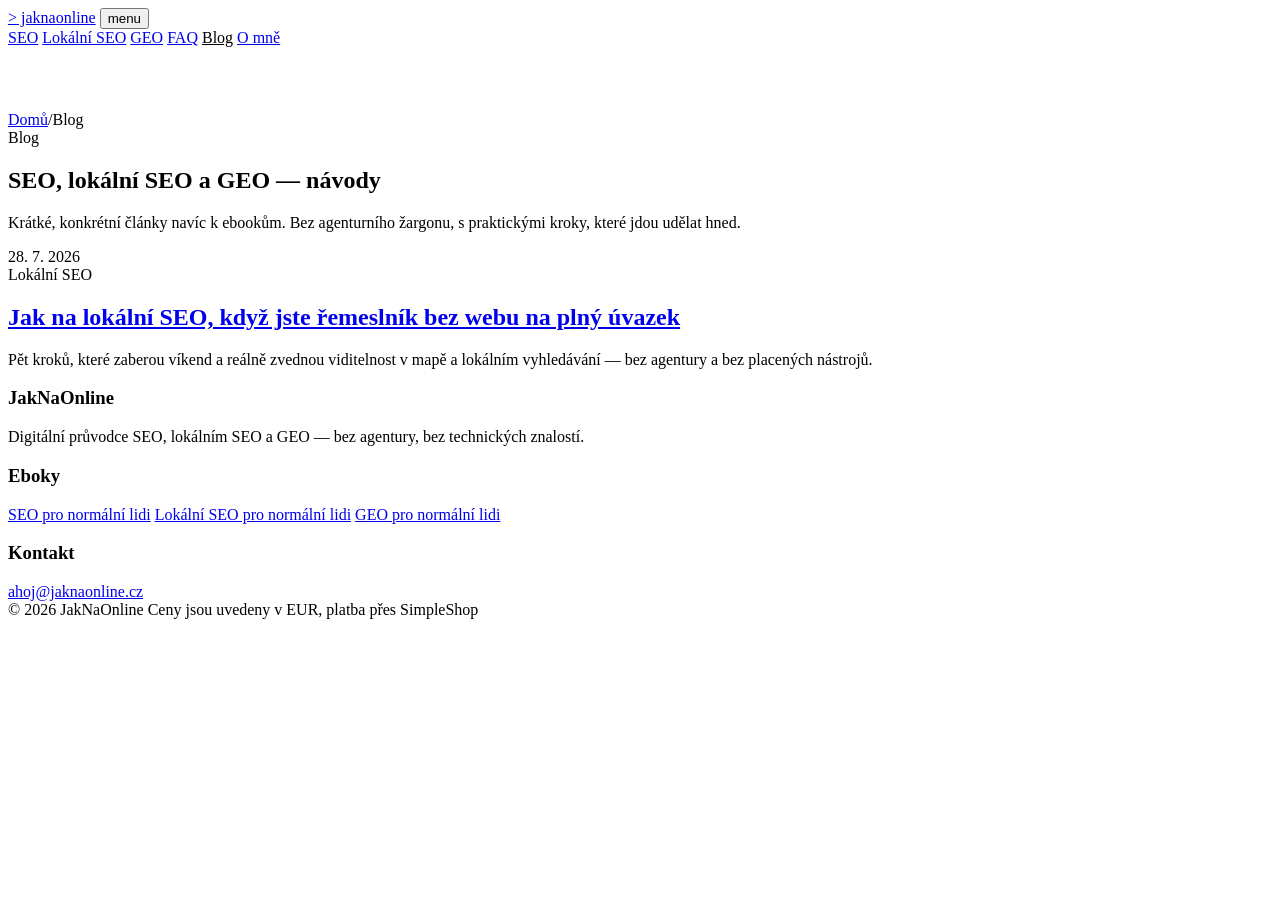
==== index.html @ e4897a88 "Create index.html for blog structure and metadata This HTML file serves as the main structure for th" ====
<!DOCTYPE html>
<html lang="cs">
<head>
<meta charset="UTF-8">
<meta name="viewport" content="width=device-width, initial-scale=1.0">
<title>Blog — SEO, lokální SEO a GEO návody | JakNaOnline</title>
<meta name="description" content="Praktické návody a postřehy o SEO, lokálním SEO a GEO optimalizaci. Krátké, konkrétní, bez agenturního žargonu.">
<link rel="canonical" href="https://jaknaonline.cz/blog/">
<meta property="og:type" content="website">
<meta property="og:title" content="Blog — SEO, lokální SEO a GEO návody | JakNaOnline">
<meta property="og:description" content="Praktické návody a postřehy o SEO, lokálním SEO a GEO optimalizaci.">
<meta property="og:url" content="https://jaknaonline.cz/blog/">
<meta property="og:locale" content="cs_CZ">
<meta name="robots" content="index, follow">
<link rel="icon" href="data:image/svg+xml,<svg xmlns=%22http://www.w3.org/2000/svg%22 viewBox=%220 0 100 100%22><rect width=%22100%22 height=%22100%22 rx=%2220%22 fill=%22%2304060b%22/><text x=%2250%22 y=%2266%22 font-size=%2255%22 text-anchor=%22middle%22 fill=%22%232effa0%22 font-family=%22monospace%22>&gt;</text></svg>">

<link rel="preconnect" href="https://fonts.googleapis.com">
<link rel="preconnect" href="https://fonts.gstatic.com" crossorigin>
<link href="https://fonts.googleapis.com/css2?family=Space+Grotesk:wght@400;500;600;700&family=IBM+Plex+Sans:wght@400;500;600&family=JetBrains+Mono:wght@400;500;600&display=swap" rel="stylesheet">
<link rel="stylesheet" href="../style.css">

<!-- Blog schema -->
<script type="application/ld+json">
{
  "@context": "https://schema.org",
  "@type": "Blog",
  "name": "JakNaOnline Blog",
  "url": "https://jaknaonline.cz/blog/",
  "description": "Praktické návody a postřehy o SEO, lokálním SEO a GEO optimalizaci.",
  "publisher": { "@type": "Organization", "name": "JakNaOnline" }
}
</script>
</head>
<body>

<header class="site-nav">
  <div class="nav-inner">
    <a class="logo" href="../"><span class="bracket">&gt;</span> jaknaonline</a>
    <button class="nav-toggle" id="navToggle" aria-label="Otevřít menu" aria-expanded="false">menu</button>
    <nav class="links" id="navLinks">
      <a href="../#seo">SEO</a>
      <a href="../#lokalni-seo">Lokální SEO</a>
      <a href="../#geo">GEO</a>
      <a href="../#faq">FAQ</a>
      <a href="./" style="color:var(--accent-neon);">Blog</a>
      <a href="../#o-mne">O mně</a>
    </nav>
  </div>
</header>

<main>
  <section style="padding-top:64px;">
    <div class="wrap">
      <div class="breadcrumbs">
        <a href="../">Domů</a><span class="sep">/</span>Blog
      </div>

      <div class="section-head">
        <span class="eyebrow">Blog</span>
        <h1>SEO, lokální SEO a GEO — návody</h1>
        <p>Krátké, konkrétní články navíc k ebookům. Bez agenturního žargonu, s praktickými kroky, které jdou udělat hned.</p>
      </div>

      <div class="blog-list">
        <article class="blog-card">
          <span class="date">28. 7. 2026</span>
          <div>
            <span class="tag">Lokální SEO</span>
            <h2><a href="jak-na-lokalni-seo-remeslnik.html">Jak na lokální SEO, když jste řemeslník bez webu na plný úvazek</a></h2>
            <p>Pět kroků, které zaberou víkend a reálně zvednou viditelnost v mapě a lokálním vyhledávání — bez agentury a bez placených nástrojů.</p>
          </div>
        </article>

        <!-- Další články se budou přidávat sem, stejnou strukturou <article class="blog-card"> -->
      </div>
    </div>
  </section>
</main>

<footer>
  <div class="wrap">
    <div class="footer-grid">
      <div class="footer-col">
        <h3>JakNaOnline</h3>
        <p>Digitální průvodce SEO, lokálním SEO a GEO — bez agentury, bez technických znalostí.</p>
      </div>
      <div class="footer-col">
        <h3>Eboky</h3>
        <a href="../#seo">SEO pro normální lidi</a>
        <a href="../#lokalni-seo">Lokální SEO pro normální lidi</a>
        <a href="../#geo">GEO pro normální lidi</a>
      </div>
      <div class="footer-col">
        <h3>Kontakt</h3>
        <a href="mailto:ahoj@jaknaonline.cz">ahoj@jaknaonline.cz</a>
      </div>
    </div>
    <div class="footer-bottom">
      <span>© <span id="year"></span> JakNaOnline</span>
      <span>Ceny jsou uvedeny v EUR, platba přes SimpleShop</span>
    </div>
  </div>
</footer>

<script>
  document.getElementById('year').textContent = new Date().getFullYear();
  const navToggle = document.getElementById('navToggle');
  const navLinks = document.getElementById('navLinks');
  navToggle.addEventListener('click', () => {
    const isOpen = navLinks.classList.toggle('open');
    navToggle.setAttribute('aria-expanded', isOpen);
  });
</script>

</body>
</html>
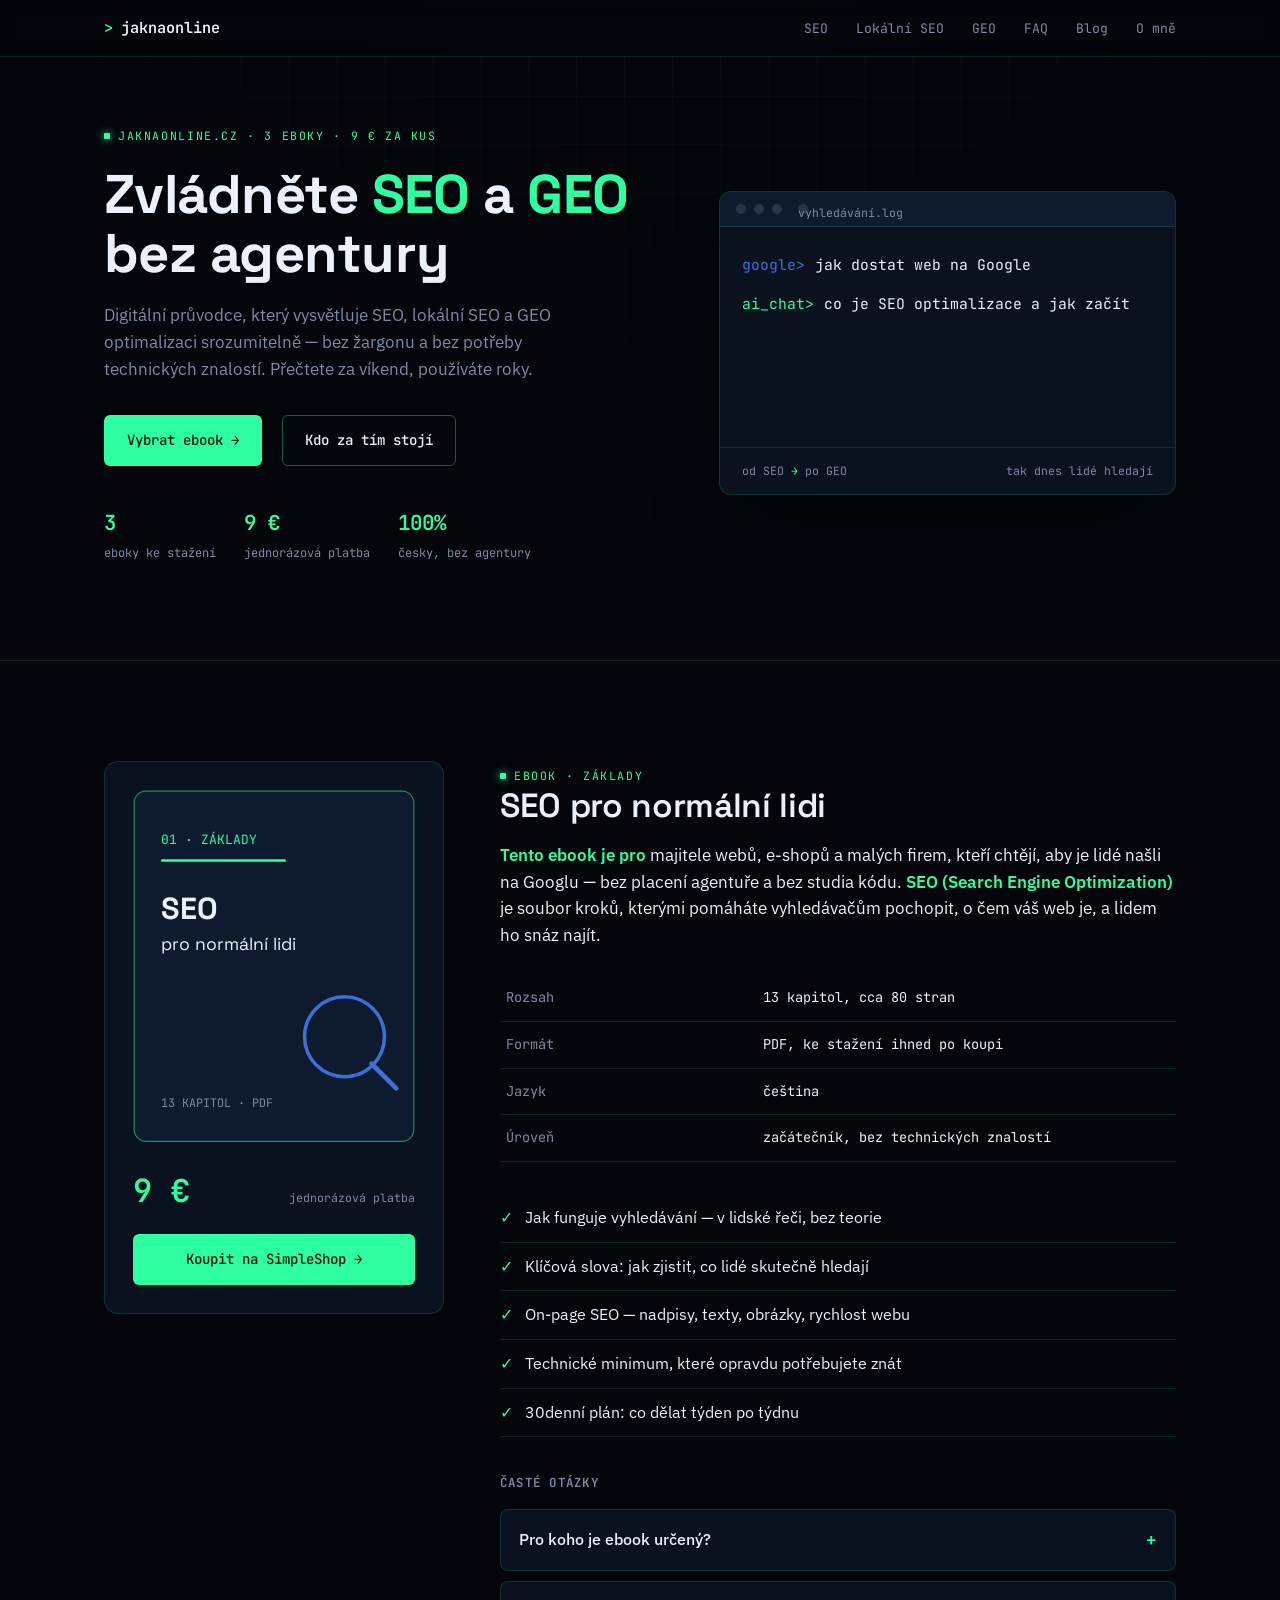
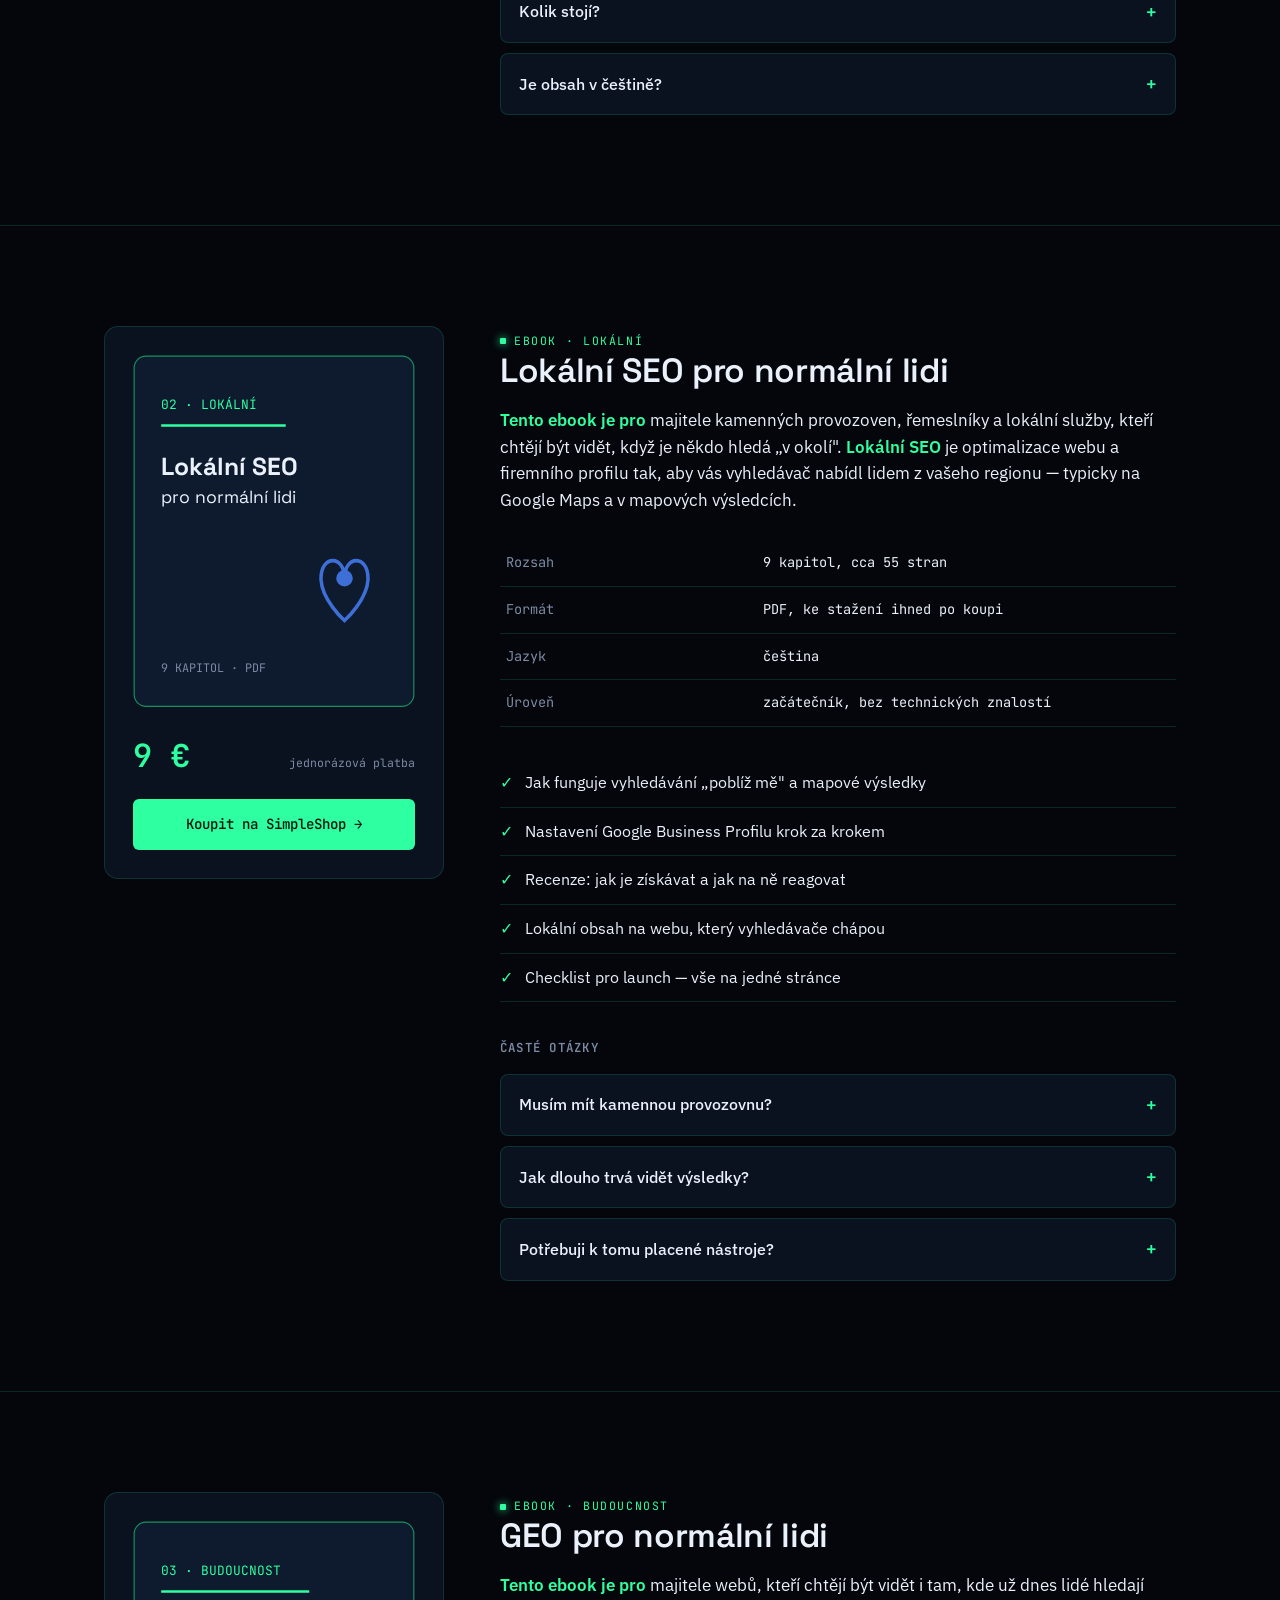
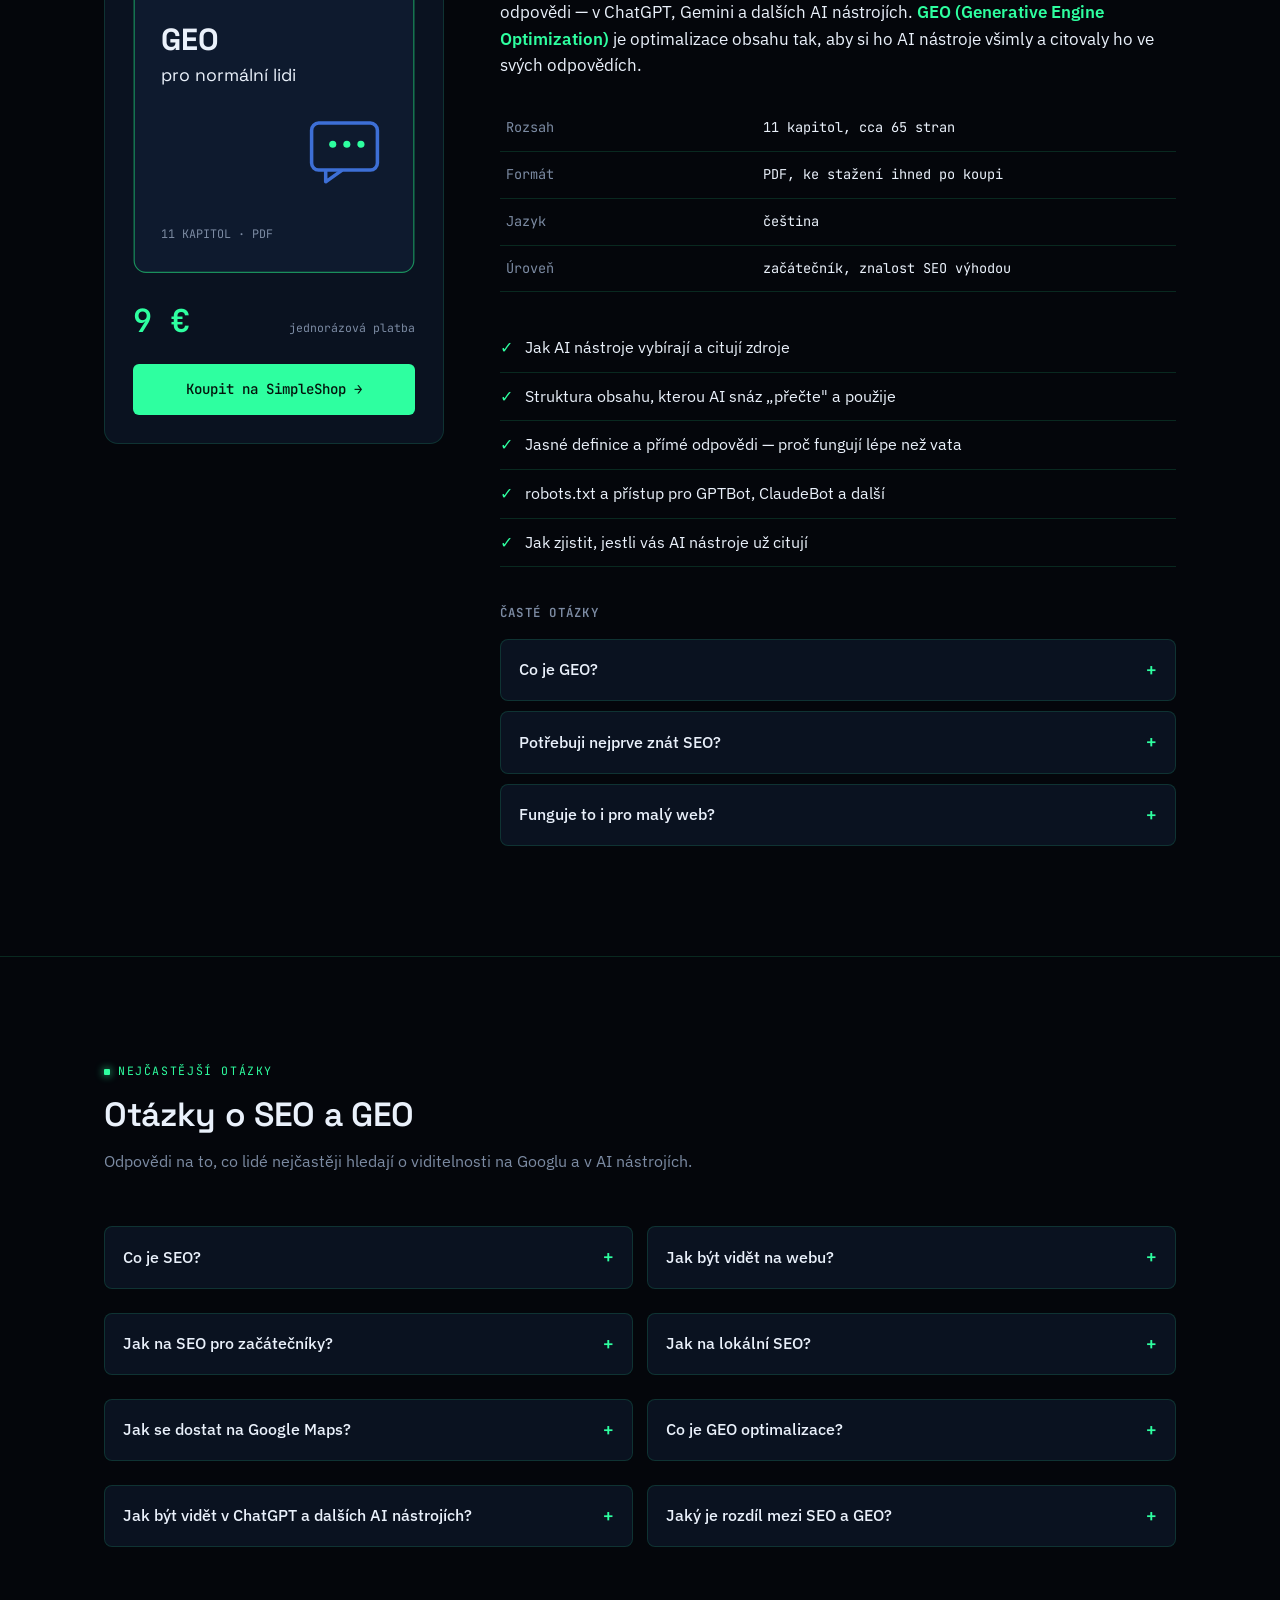
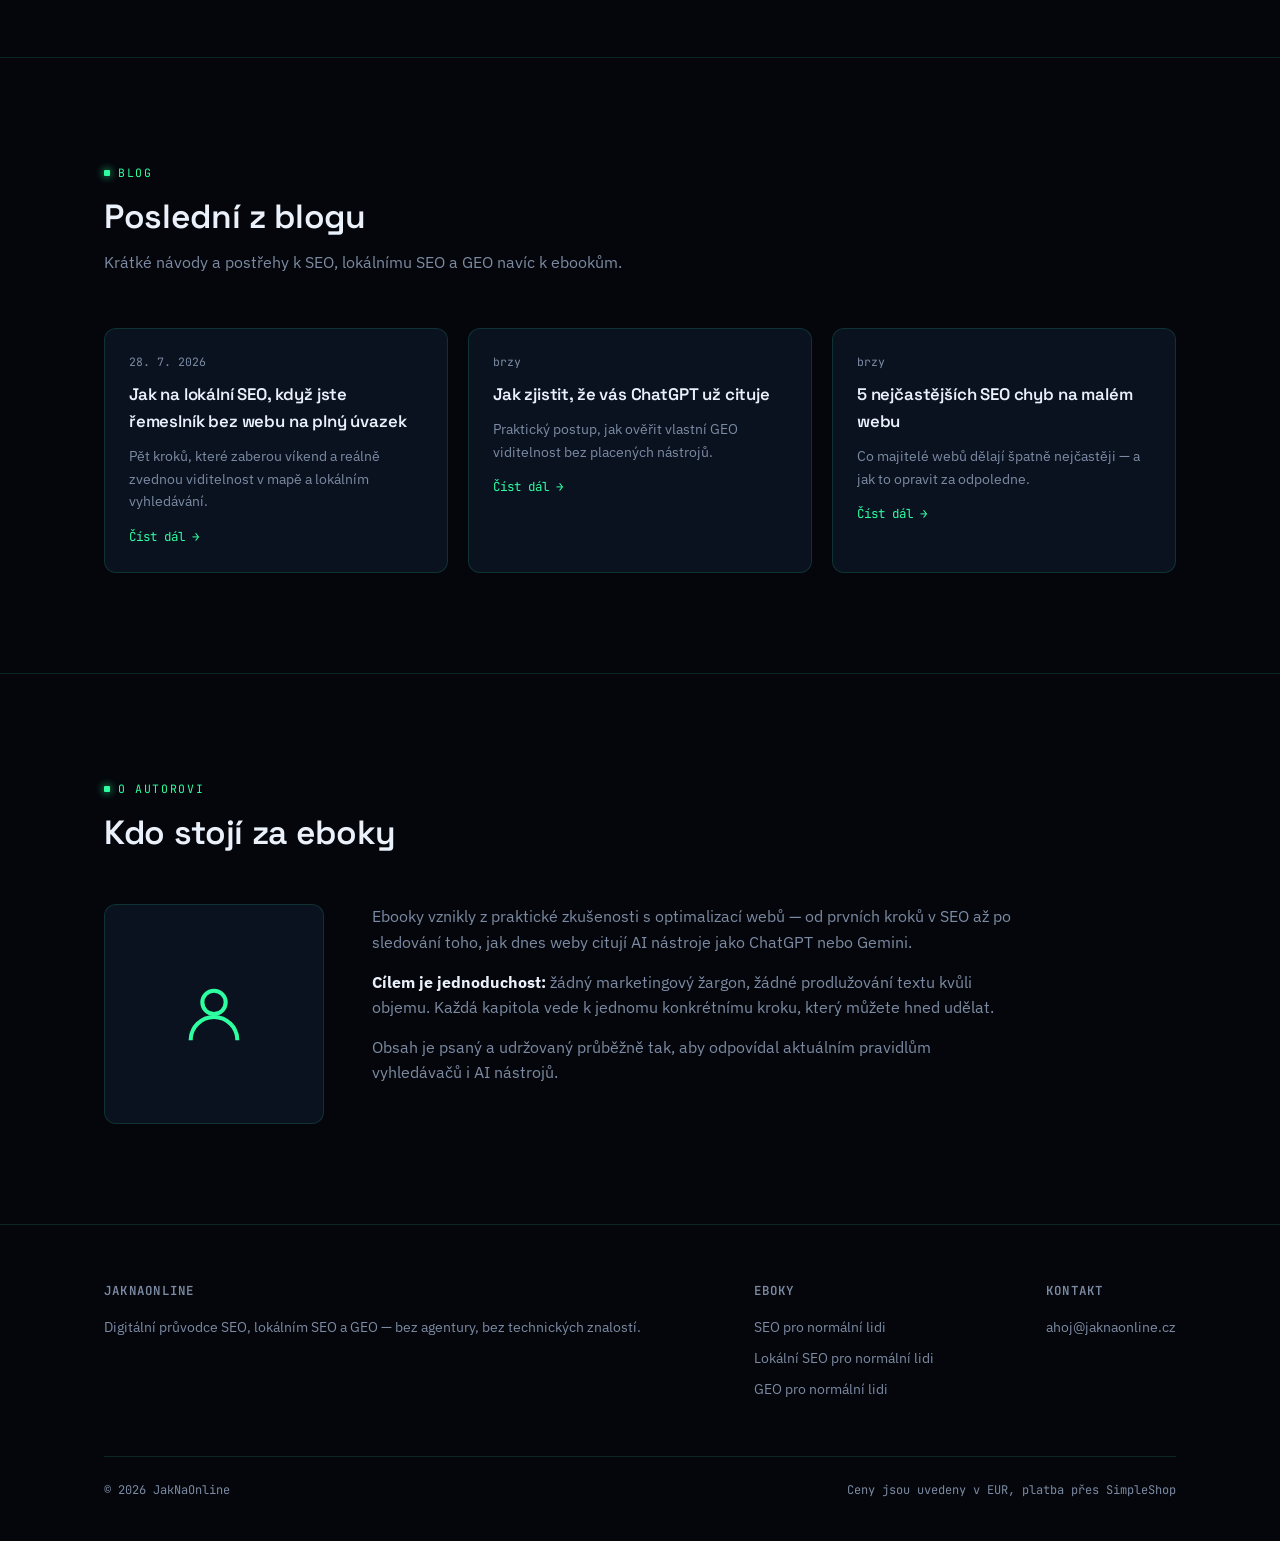
==== commit e608b0ac: "Add files via upload" ====
--- a/index.html
+++ b/index.html
@@ -3,78 +3,497 @@
 <head>
 <meta charset="UTF-8">
 <meta name="viewport" content="width=device-width, initial-scale=1.0">
-<title>Blog — SEO, lokální SEO a GEO návody | JakNaOnline</title>
-<meta name="description" content="Praktické návody a postřehy o SEO, lokálním SEO a GEO optimalizaci. Krátké, konkrétní, bez agenturního žargonu.">
-<link rel="canonical" href="https://jaknaonline.cz/blog/">
+<title>JakNaOnline | Naučte se SEO, Lokální SEO a GEO — eboky pro každého</title>
+<meta name="description" content="Praktické eboky o SEO, lokálním SEO a GEO optimalizaci. Bez agentury, bez technických znalostí. Od 9 €.">
+<link rel="canonical" href="https://jaknaonline.cz/">
 <meta property="og:type" content="website">
-<meta property="og:title" content="Blog — SEO, lokální SEO a GEO návody | JakNaOnline">
-<meta property="og:description" content="Praktické návody a postřehy o SEO, lokálním SEO a GEO optimalizaci.">
-<meta property="og:url" content="https://jaknaonline.cz/blog/">
+<meta property="og:title" content="JakNaOnline | Naučte se SEO, Lokální SEO a GEO">
+<meta property="og:description" content="Praktické eboky o SEO, lokálním SEO a GEO optimalizaci. Bez agentury, bez technických znalostí. Od 9 €.">
+<meta property="og:url" content="https://jaknaonline.cz/">
 <meta property="og:locale" content="cs_CZ">
 <meta name="robots" content="index, follow">
 <link rel="icon" href="data:image/svg+xml,<svg xmlns=%22http://www.w3.org/2000/svg%22 viewBox=%220 0 100 100%22><rect width=%22100%22 height=%22100%22 rx=%2220%22 fill=%22%2304060b%22/><text x=%2250%22 y=%2266%22 font-size=%2255%22 text-anchor=%22middle%22 fill=%22%232effa0%22 font-family=%22monospace%22>&gt;</text></svg>">
 
+<!-- Google preconnect -->
 <link rel="preconnect" href="https://fonts.googleapis.com">
 <link rel="preconnect" href="https://fonts.gstatic.com" crossorigin>
 <link href="https://fonts.googleapis.com/css2?family=Space+Grotesk:wght@400;500;600;700&family=IBM+Plex+Sans:wght@400;500;600&family=JetBrains+Mono:wght@400;500;600&display=swap" rel="stylesheet">
-<link rel="stylesheet" href="../style.css">
-
-<!-- Blog schema -->
+
+<!-- Product Schema: SEO ebook -->
 <script type="application/ld+json">
 {
   "@context": "https://schema.org",
-  "@type": "Blog",
-  "name": "JakNaOnline Blog",
-  "url": "https://jaknaonline.cz/blog/",
-  "description": "Praktické návody a postřehy o SEO, lokálním SEO a GEO optimalizaci.",
-  "publisher": { "@type": "Organization", "name": "JakNaOnline" }
+  "@type": "Product",
+  "name": "SEO pro normální lidi",
+  "description": "Praktický ebook o SEO pro majitele webů a malé firmy bez technických znalostí. 13 kapitol, konkrétní kroky, jak dostat web na Google.",
+  "sku": "jaknaonline-seo-ebook",
+  "brand": { "@type": "Brand", "name": "JakNaOnline" },
+  "offers": {
+    "@type": "Offer",
+    "url": "https://jaknaonline.cz/#seo",
+    "price": "9",
+    "priceCurrency": "EUR",
+    "availability": "https://schema.org/InStock"
+  }
 }
 </script>
+<!-- Product Schema: Lokální SEO ebook -->
+<script type="application/ld+json">
+{
+  "@context": "https://schema.org",
+  "@type": "Product",
+  "name": "Lokální SEO pro normální lidi",
+  "description": "Ebook o lokálním SEO — jak se dostat na Google Maps a přitáhnout zákazníky z okolí. Bez agentury, krok za krokem.",
+  "sku": "jaknaonline-lokalni-seo-ebook",
+  "brand": { "@type": "Brand", "name": "JakNaOnline" },
+  "offers": {
+    "@type": "Offer",
+    "url": "https://jaknaonline.cz/#lokalni-seo",
+    "price": "9",
+    "priceCurrency": "EUR",
+    "availability": "https://schema.org/InStock"
+  }
+}
+</script>
+<!-- Product Schema: GEO ebook -->
+<script type="application/ld+json">
+{
+  "@context": "https://schema.org",
+  "@type": "Product",
+  "name": "GEO pro normální lidi",
+  "description": "Ebook o GEO optimalizaci — jak se dostat do odpovědí ChatGPT, Gemini a dalších AI nástrojů. Průvodce pro začátečníky.",
+  "sku": "jaknaonline-geo-ebook",
+  "brand": { "@type": "Brand", "name": "JakNaOnline" },
+  "offers": {
+    "@type": "Offer",
+    "url": "https://jaknaonline.cz/#geo",
+    "price": "9",
+    "priceCurrency": "EUR",
+    "availability": "https://schema.org/InStock"
+  }
+}
+</script>
+
+<!-- FAQPage Schema -->
+<script type="application/ld+json">
+{
+  "@context": "https://schema.org",
+  "@type": "FAQPage",
+  "mainEntity": [
+    {
+      "@type": "Question",
+      "name": "Co je SEO?",
+      "acceptedAnswer": {
+        "@type": "Answer",
+        "text": "SEO (Search Engine Optimization) je soubor kroků, kterými pomáháte vyhledávačům, jako je Google, pochopit obsah vašeho webu a zobrazit ho lidem, kteří hledají related témata. Zahrnuje práci s klíčovými slovy, obsahem, technickým stavem webu a odkazy z jiných stránek."
+      }
+    },
+    {
+      "@type": "Question",
+      "name": "Jak být vidět na webu?",
+      "acceptedAnswer": {
+        "@type": "Answer",
+        "text": "Abyste byli vidět na Googlu, musí vyhledávač váš web najít, pochopit, o čem je, a vyhodnotit ho jako užitečný pro daný dotaz. V praxi to znamená správně napsané nadpisy, kvalitní a jasný obsah, rychle načítající se stránku a alespoň pár odkazů z jiných relevantních webů."
+      }
+    },
+    {
+      "@type": "Question",
+      "name": "Jak na SEO pro začátečníky?",
+      "acceptedAnswer": {
+        "@type": "Answer",
+        "text": "Začátek SEO tvoří tři kroky: zjistit, co lidé o vašem oboru skutečně hledají, upravit podle toho nadpisy a texty na webu, a zrychlit stránku, aby se dobře načítala na mobilu i počítači."
+      }
+    },
+    {
+      "@type": "Question",
+      "name": "Jak na lokální SEO?",
+      "acceptedAnswer": {
+        "@type": "Answer",
+        "text": "Lokální SEO začíná vyplněním a ověřením Google Business Profilu, pokračuje sběrem recenzí od zákazníků a doplněním lokálních údajů (adresa, otevírací doba, oblast působnosti) přímo na web. Cílem je objevit se ve výsledcích poblíž mě a na mapě."
+      }
+    },
+    {
+      "@type": "Question",
+      "name": "Jak se dostat na Google Maps?",
+      "acceptedAnswer": {
+        "@type": "Answer",
+        "text": "Na Google Maps se dostanete přes Google Business Profil — bezplatný firemní profil, který si ověříte a vyplníte kompletními údaji o firmě. Čím víc relevantních informací a recenzí máte, tím výš se v mapových výsledcích zobrazujete."
+      }
+    },
+    {
+      "@type": "Question",
+      "name": "Co je GEO optimalizace?",
+      "acceptedAnswer": {
+        "@type": "Answer",
+        "text": "GEO (Generative Engine Optimization) je úprava obsahu tak, aby si ho AI nástroje jako ChatGPT nebo Gemini všimly a použily ve svých generovaných odpovědích. Je to obdoba klasického SEO, jen cílená na AI chatboty místo tradičního vyhledávače."
+      }
+    },
+    {
+      "@type": "Question",
+      "name": "Jak být vidět v ChatGPT a dalších AI nástrojích?",
+      "acceptedAnswer": {
+        "@type": "Answer",
+        "text": "AI nástroje citují weby s jasnou strukturou, přímými odpověďmi a konkrétními fakty místo obecných formulací. Pomáhá mít na webu jasné definice pojmů, přehledné tabulky a otevřený přístup pro AI roboty v souboru robots.txt."
+      }
+    },
+    {
+      "@type": "Question",
+      "name": "Jaký je rozdíl mezi SEO a GEO?",
+      "acceptedAnswer": {
+        "@type": "Answer",
+        "text": "SEO optimalizuje web pro klasické vyhledávače jako Google nebo Seznam, kde se zobrazuje seznam odkazů. GEO optimalizuje obsah pro AI nástroje jako ChatGPT nebo Gemini, které generují přímou odpověď a jen některé zdroje v ní citují."
+      }
+    }
+  ]
+}
+</script>
+
+<link rel="stylesheet" href="style.css">
 </head>
 <body>
 
 <header class="site-nav">
   <div class="nav-inner">
-    <a class="logo" href="../"><span class="bracket">&gt;</span> jaknaonline</a>
+    <a class="logo" href="#top"><span class="bracket">&gt;</span> jaknaonline</a>
     <button class="nav-toggle" id="navToggle" aria-label="Otevřít menu" aria-expanded="false">menu</button>
     <nav class="links" id="navLinks">
-      <a href="../#seo">SEO</a>
-      <a href="../#lokalni-seo">Lokální SEO</a>
-      <a href="../#geo">GEO</a>
-      <a href="../#faq">FAQ</a>
-      <a href="./" style="color:var(--accent-neon);">Blog</a>
-      <a href="../#o-mne">O mně</a>
+      <a href="#seo">SEO</a>
+      <a href="#lokalni-seo">Lokální SEO</a>
+      <a href="#geo">GEO</a>
+      <a href="#faq">FAQ</a>
+      <a href="blog/blog.html">Blog</a>
+      <a href="#o-mne">O mně</a>
     </nav>
   </div>
 </header>
 
-<main>
-  <section style="padding-top:64px;">
+<main id="top">
+
+  <!-- ============ HERO ============ -->
+  <section class="hero" style="border-top:none; padding-top:64px;">
+    <div class="wrap hero-grid">
+      <div>
+        <span class="eyebrow">jaknaonline.cz · 3 eboky · 9 € za kus</span>
+        <h1>Zvládněte <span class="hl">SEO</span> a <span class="hl">GEO</span><br>bez agentury</h1>
+        <p class="lead">Digitální průvodce, který vysvětluje SEO, lokální SEO a GEO optimalizaci srozumitelně — bez žargonu a bez potřeby technických znalostí. Přečtete za víkend, používáte roky.</p>
+        <div class="hero-cta-row">
+          <a href="#seo" class="btn btn-primary">Vybrat ebook →</a>
+          <a href="#o-mne" class="btn btn-ghost">Kdo za tím stojí</a>
+        </div>
+        <div class="hero-stats">
+          <div><span class="num">3</span><span class="lbl">eboky ke stažení</span></div>
+          <div><span class="num">9 €</span><span class="lbl">jednorázová platba</span></div>
+          <div><span class="num">100%</span><span class="lbl">česky, bez agentury</span></div>
+        </div>
+      </div>
+
+      <div class="terminal" aria-hidden="false" role="img" aria-label="Ukázka proměny vyhledávacího dotazu z klasického Google vyhledávání na dotaz pro AI asistenta">
+        <div class="terminal-bar">
+          <span></span><span></span><span></span>
+          <span class="lbl">vyhledávání.log</span>
+        </div>
+        <div class="terminal-body" id="termBody">
+          <!-- populated by JS -->
+        </div>
+        <div class="term-footer">
+          <span>od SEO <span class="tag">→</span> po GEO</span>
+          <span>tak dnes lidé hledají</span>
+        </div>
+      </div>
+    </div>
+  </section>
+
+  <!-- ============ PRODUCT: SEO ============ -->
+  <section class="product" id="seo">
+    <div class="wrap product-grid">
+      <div class="product-cover">
+        <svg viewBox="0 0 240 300" xmlns="http://www.w3.org/2000/svg" role="img" aria-label="SEO ebook pro začátečníky — digitální průvodce">
+          <rect x="1" y="1" width="238" height="298" rx="10" fill="#0e1a2e" stroke="#1a8f5c" stroke-width="1"/>
+          <text x="24" y="46" font-family="JetBrains Mono, monospace" font-size="11" fill="#2effa0">01 · ZÁKLADY</text>
+          <line x1="24" y1="60" x2="130" y2="60" stroke="#2effa0" stroke-width="2"/>
+          <text x="24" y="110" font-family="Space Grotesk, sans-serif" font-size="26" font-weight="700" fill="#eaf1fb">SEO</text>
+          <text x="24" y="136" font-family="Space Grotesk, sans-serif" font-size="15" fill="#eaf1fb">pro normální lidi</text>
+          <circle cx="180" cy="210" r="34" fill="none" stroke="#3d6fd6" stroke-width="3"/>
+          <line x1="203" y1="233" x2="224" y2="254" stroke="#3d6fd6" stroke-width="4" stroke-linecap="round"/>
+          <text x="24" y="270" font-family="JetBrains Mono, monospace" font-size="10" fill="#7c8ba3">13 KAPITOL · PDF</text>
+        </svg>
+        <div class="price-tag">
+          <span class="amount">9 €</span>
+          <span class="note">jednorázová platba</span>
+        </div>
+        <a href="https://www.simpleshop.cz/" class="btn btn-primary" rel="noopener">Koupit na SimpleShop →</a>
+      </div>
+
+      <div class="product-body">
+        <span class="eyebrow">Ebook · Základy</span>
+        <h2>SEO pro normální lidi</h2>
+        <p class="intro"><strong>Tento ebook je pro</strong> majitele webů, e-shopů a malých firem, kteří chtějí, aby je lidé našli na Googlu — bez placení agentuře a bez studia kódu. <strong>SEO (Search Engine Optimization)</strong> je soubor kroků, kterými pomáháte vyhledávačům pochopit, o čem váš web je, a lidem ho snáz najít.</p>
+
+        <table class="spec">
+          <tr><td>Rozsah</td><td>13 kapitol, cca 80 stran</td></tr>
+          <tr><td>Formát</td><td>PDF, ke stažení ihned po koupi</td></tr>
+          <tr><td>Jazyk</td><td>čeština</td></tr>
+          <tr><td>Úroveň</td><td>začátečník, bez technických znalostí</td></tr>
+        </table>
+
+        <ul class="chapters">
+          <li>Jak funguje vyhledávání — v lidské řeči, bez teorie</li>
+          <li>Klíčová slova: jak zjistit, co lidé skutečně hledají</li>
+          <li>On-page SEO — nadpisy, texty, obrázky, rychlost webu</li>
+          <li>Technické minimum, které opravdu potřebujete znát</li>
+          <li>30denní plán: co dělat týden po týdnu</li>
+        </ul>
+
+        <div class="faq">
+          <h3 class="faq-title">Časté otázky</h3>
+          <details>
+            <summary>Pro koho je ebook určený?</summary>
+            <p class="faq-a">Pro majitele webu nebo e-shopu bez technických znalostí, kteří chtějí zvýšit návštěvnost z Googlu vlastními silami.</p>
+          </details>
+          <details>
+            <summary>Kolik stojí?</summary>
+            <p class="faq-a">9 €, jednorázová platba. Bez předplatného, bez skrytých poplatků.</p>
+          </details>
+          <details>
+            <summary>Je obsah v češtině?</summary>
+            <p class="faq-a">Ano, kompletně po česku, včetně příkladů z českého internetu.</p>
+          </details>
+        </div>
+      </div>
+    </div>
+  </section>
+
+  <!-- ============ PRODUCT: LOKALNI SEO ============ -->
+  <section class="product" id="lokalni-seo">
+    <div class="wrap product-grid">
+      <div class="product-cover">
+        <svg viewBox="0 0 240 300" xmlns="http://www.w3.org/2000/svg" role="img" aria-label="Lokální SEO ebook — Google Maps optimalizace">
+          <rect x="1" y="1" width="238" height="298" rx="10" fill="#0e1a2e" stroke="#1a8f5c" stroke-width="1"/>
+          <text x="24" y="46" font-family="JetBrains Mono, monospace" font-size="11" fill="#2effa0">02 · LOKÁLNÍ</text>
+          <line x1="24" y1="60" x2="130" y2="60" stroke="#2effa0" stroke-width="2"/>
+          <text x="24" y="102" font-family="Space Grotesk, sans-serif" font-size="21" font-weight="700" fill="#eaf1fb">Lokální SEO</text>
+          <text x="24" y="126" font-family="Space Grotesk, sans-serif" font-size="15" fill="#eaf1fb">pro normální lidi</text>
+          <path d="M180 190 C180 170 200 170 200 190 C200 208 180 226 180 226 C180 226 160 208 160 190 C160 170 180 170 180 190 Z" fill="none" stroke="#3d6fd6" stroke-width="3"/>
+          <circle cx="180" cy="190" r="7" fill="#3d6fd6"/>
+          <text x="24" y="270" font-family="JetBrains Mono, monospace" font-size="10" fill="#7c8ba3">9 KAPITOL · PDF</text>
+        </svg>
+        <div class="price-tag">
+          <span class="amount">9 €</span>
+          <span class="note">jednorázová platba</span>
+        </div>
+        <a href="https://www.simpleshop.cz/" class="btn btn-primary" rel="noopener">Koupit na SimpleShop →</a>
+      </div>
+
+      <div class="product-body">
+        <span class="eyebrow">Ebook · Lokální</span>
+        <h2>Lokální SEO pro normální lidi</h2>
+        <p class="intro"><strong>Tento ebook je pro</strong> majitele kamenných provozoven, řemeslníky a lokální služby, kteří chtějí být vidět, když je někdo hledá „v okolí". <strong>Lokální SEO</strong> je optimalizace webu a firemního profilu tak, aby vás vyhledávač nabídl lidem z vašeho regionu — typicky na Google Maps a v mapových výsledcích.</p>
+
+        <table class="spec">
+          <tr><td>Rozsah</td><td>9 kapitol, cca 55 stran</td></tr>
+          <tr><td>Formát</td><td>PDF, ke stažení ihned po koupi</td></tr>
+          <tr><td>Jazyk</td><td>čeština</td></tr>
+          <tr><td>Úroveň</td><td>začátečník, bez technických znalostí</td></tr>
+        </table>
+
+        <ul class="chapters">
+          <li>Jak funguje vyhledávání „poblíž mě" a mapové výsledky</li>
+          <li>Nastavení Google Business Profilu krok za krokem</li>
+          <li>Recenze: jak je získávat a jak na ně reagovat</li>
+          <li>Lokální obsah na webu, který vyhledávače chápou</li>
+          <li>Checklist pro launch — vše na jedné stránce</li>
+        </ul>
+
+        <div class="faq">
+          <h3 class="faq-title">Časté otázky</h3>
+          <details>
+            <summary>Musím mít kamennou provozovnu?</summary>
+            <p class="faq-a">Ne, postup funguje i pro služby s dojezdem — řemeslníky, poradce nebo donáškové služby v regionu.</p>
+          </details>
+          <details>
+            <summary>Jak dlouho trvá vidět výsledky?</summary>
+            <p class="faq-a">První zlepšení v mapových výsledcích bývá vidět během 4–8 týdnů po dokončení kroků z ebooku.</p>
+          </details>
+          <details>
+            <summary>Potřebuji k tomu placené nástroje?</summary>
+            <p class="faq-a">Ne, celý postup jde zvládnout s bezplatnými nástroji od Googlu.</p>
+          </details>
+        </div>
+      </div>
+    </div>
+  </section>
+
+  <!-- ============ PRODUCT: GEO ============ -->
+  <section class="product" id="geo">
+    <div class="wrap product-grid">
+      <div class="product-cover">
+        <svg viewBox="0 0 240 300" xmlns="http://www.w3.org/2000/svg" role="img" aria-label="GEO ebook — optimalizace pro ChatGPT a Gemini">
+          <rect x="1" y="1" width="238" height="298" rx="10" fill="#0e1a2e" stroke="#1a8f5c" stroke-width="1"/>
+          <text x="24" y="46" font-family="JetBrains Mono, monospace" font-size="11" fill="#2effa0">03 · BUDOUCNOST</text>
+          <line x1="24" y1="60" x2="150" y2="60" stroke="#2effa0" stroke-width="2"/>
+          <text x="24" y="110" font-family="Space Grotesk, sans-serif" font-size="26" font-weight="700" fill="#eaf1fb">GEO</text>
+          <text x="24" y="136" font-family="Space Grotesk, sans-serif" font-size="15" fill="#eaf1fb">pro normální lidi</text>
+          <rect x="152" y="172" width="56" height="40" rx="6" fill="none" stroke="#3d6fd6" stroke-width="3"/>
+          <path d="M164 212 l0 10 l14 -10" fill="none" stroke="#3d6fd6" stroke-width="3" stroke-linejoin="round"/>
+          <circle cx="170" cy="190" r="3" fill="#2effa0"/>
+          <circle cx="182" cy="190" r="3" fill="#2effa0"/>
+          <circle cx="194" cy="190" r="3" fill="#2effa0"/>
+          <text x="24" y="270" font-family="JetBrains Mono, monospace" font-size="10" fill="#7c8ba3">11 KAPITOL · PDF</text>
+        </svg>
+        <div class="price-tag">
+          <span class="amount">9 €</span>
+          <span class="note">jednorázová platba</span>
+        </div>
+        <a href="https://www.simpleshop.cz/" class="btn btn-primary" rel="noopener">Koupit na SimpleShop →</a>
+      </div>
+
+      <div class="product-body">
+        <span class="eyebrow">Ebook · Budoucnost</span>
+        <h2>GEO pro normální lidi</h2>
+        <p class="intro"><strong>Tento ebook je pro</strong> majitele webů, kteří chtějí být vidět i tam, kde už dnes lidé hledají odpovědi — v ChatGPT, Gemini a dalších AI nástrojích. <strong>GEO (Generative Engine Optimization)</strong> je optimalizace obsahu tak, aby si ho AI nástroje všimly a citovaly ho ve svých odpovědích.</p>
+
+        <table class="spec">
+          <tr><td>Rozsah</td><td>11 kapitol, cca 65 stran</td></tr>
+          <tr><td>Formát</td><td>PDF, ke stažení ihned po koupi</td></tr>
+          <tr><td>Jazyk</td><td>čeština</td></tr>
+          <tr><td>Úroveň</td><td>začátečník, znalost SEO výhodou</td></tr>
+        </table>
+
+        <ul class="chapters">
+          <li>Jak AI nástroje vybírají a citují zdroje</li>
+          <li>Struktura obsahu, kterou AI snáz „přečte" a použije</li>
+          <li>Jasné definice a přímé odpovědi — proč fungují lépe než vata</li>
+          <li>robots.txt a přístup pro GPTBot, ClaudeBot a další</li>
+          <li>Jak zjistit, jestli vás AI nástroje už citují</li>
+        </ul>
+
+        <div class="faq">
+          <h3 class="faq-title">Časté otázky</h3>
+          <details>
+            <summary>Co je GEO?</summary>
+            <p class="faq-a">Optimalizace obsahu pro AI nástroje jako ChatGPT a Gemini, aby vás citovaly ve svých odpovědích.</p>
+          </details>
+          <details>
+            <summary>Potřebuji nejprve znát SEO?</summary>
+            <p class="faq-a">Doporučujeme, ale není to podmínka — ebook vysvětluje i základní pojmy od začátku.</p>
+          </details>
+          <details>
+            <summary>Funguje to i pro malý web?</summary>
+            <p class="faq-a">Ano, GEO často zvýhodňuje jasně napsaný obsah bez ohledu na velikost webu nebo domény.</p>
+          </details>
+        </div>
+      </div>
+    </div>
+  </section>
+
+  <!-- ============ INFORMAČNÍ FAQ (SEO/GEO viditelnost) ============ -->
+  <section id="faq">
     <div class="wrap">
-      <div class="breadcrumbs">
-        <a href="../">Domů</a><span class="sep">/</span>Blog
-      </div>
-
+      <div class="section-head">
+        <span class="eyebrow">Nejčastější otázky</span>
+        <h2>Otázky o SEO a GEO</h2>
+        <p>Odpovědi na to, co lidé nejčastěji hledají o viditelnosti na Googlu a v AI nástrojích.</p>
+      </div>
+
+      <div class="info-faq-grid">
+        <details>
+          <summary>Co je SEO?</summary>
+          <p class="faq-a">SEO (Search Engine Optimization) je soubor kroků, kterými pomáháte vyhledávačům, jako je Google, pochopit obsah vašeho webu a zobrazit ho lidem, kteří hledají related témata. Zahrnuje práci s klíčovými slovy, obsahem, technickým stavem webu a odkazy z jiných stránek. Podrobný úvod najdete v ebooku <a href="#seo">SEO pro normální lidi</a>.</p>
+        </details>
+
+        <details>
+          <summary>Jak být vidět na webu?</summary>
+          <p class="faq-a">Abyste byli vidět na Googlu, musí vyhledávač váš web najít, pochopit, o čem je, a vyhodnotit ho jako užitečný pro daný dotaz. V praxi to znamená správně napsané nadpisy, kvalitní a jasný obsah, rychle načítající se stránku a alespoň pár odkazů z jiných relevantních webů. Bez těchto základů se web na Googlu neobjeví, ať je obsahově sebelepší.</p>
+        </details>
+
+        <details>
+          <summary>Jak na SEO pro začátečníky?</summary>
+          <p class="faq-a">Začátek SEO tvoří tři kroky: zjistit, co lidé o vašem oboru skutečně hledají (klíčová slova), upravit podle toho nadpisy a texty na webu, a zrychlit stránku, aby se dobře načítala na mobilu i počítači. Celý postup krok za krokem, včetně 30denního plánu, popisuje ebook <a href="#seo">SEO pro normální lidi</a>.</p>
+        </details>
+
+        <details>
+          <summary>Jak na lokální SEO?</summary>
+          <p class="faq-a">Lokální SEO začíná vyplněním a ověřením Google Business Profilu, pokračuje sběrem recenzí od zákazníků a doplněním lokálních údajů (adresa, otevírací doba, oblast působnosti) přímo na web. Cílem je objevit se ve výsledcích „poblíž mě" a na mapě. Detailní návod nabízí ebook <a href="#lokalni-seo">Lokální SEO pro normální lidi</a>.</p>
+        </details>
+
+        <details>
+          <summary>Jak se dostat na Google Maps?</summary>
+          <p class="faq-a">Na Google Maps se dostanete přes Google Business Profil — bezplatný firemní profil, který si ověříte a vyplníte kompletními údaji o firmě. Čím víc relevantních informací a recenzí máte, tím výš se v mapových výsledcích zobrazujete. Nastavení krok za krokem je součástí ebooku <a href="#lokalni-seo">Lokální SEO pro normální lidi</a>.</p>
+        </details>
+
+        <details>
+          <summary>Co je GEO optimalizace?</summary>
+          <p class="faq-a">GEO (Generative Engine Optimization) je úprava obsahu tak, aby si ho AI nástroje jako ChatGPT nebo Gemini všimly a použily ve svých generovaných odpovědích. Je to obdoba klasického SEO, jen cílená na AI chatboty místo tradičního vyhledávače. Základy vysvětluje ebook <a href="#geo">GEO pro normální lidi</a>.</p>
+        </details>
+
+        <details>
+          <summary>Jak být vidět v ChatGPT a dalších AI nástrojích?</summary>
+          <p class="faq-a">AI nástroje citují weby s jasnou strukturou, přímými odpověďmi a konkrétními fakty místo obecných formulací. Pomáhá mít na webu jasné definice pojmů, přehledné tabulky a otevřený přístup pro AI roboty (např. GPTBot, ClaudeBot) v souboru robots.txt. Podrobněji v ebooku <a href="#geo">GEO pro normální lidi</a>.</p>
+        </details>
+
+        <details>
+          <summary>Jaký je rozdíl mezi SEO a GEO?</summary>
+          <p class="faq-a">SEO optimalizuje web pro klasické vyhledávače jako Google nebo Seznam, kde se zobrazuje seznam odkazů. GEO optimalizuje obsah pro AI nástroje jako ChatGPT nebo Gemini, které generují přímou odpověď a jen některé zdroje v ní citují. Principy se částečně překrývají, ale GEO klade větší důraz na jasné definice a strukturu obsahu.</p>
+        </details>
+      </div>
+    </div>
+  </section>
+
+  <!-- ============ BLOG TEASER ============ -->
+  <section id="blog-teaser">
+    <div class="wrap">
       <div class="section-head">
         <span class="eyebrow">Blog</span>
-        <h1>SEO, lokální SEO a GEO — návody</h1>
-        <p>Krátké, konkrétní články navíc k ebookům. Bez agenturního žargonu, s praktickými kroky, které jdou udělat hned.</p>
-      </div>
-
-      <div class="blog-list">
-        <article class="blog-card">
+        <h2>Poslední z blogu</h2>
+        <p>Krátké návody a postřehy k SEO, lokálnímu SEO a GEO navíc k ebookům.</p>
+      </div>
+
+      <div class="blog-teaser-grid">
+        <div class="blog-teaser-card">
           <span class="date">28. 7. 2026</span>
-          <div>
-            <span class="tag">Lokální SEO</span>
-            <h2><a href="jak-na-lokalni-seo-remeslnik.html">Jak na lokální SEO, když jste řemeslník bez webu na plný úvazek</a></h2>
-            <p>Pět kroků, které zaberou víkend a reálně zvednou viditelnost v mapě a lokálním vyhledávání — bez agentury a bez placených nástrojů.</p>
-          </div>
-        </article>
-
-        <!-- Další články se budou přidávat sem, stejnou strukturou <article class="blog-card"> -->
+          <h3><a href="blog/jak-na-lokalni-seo-remeslnik.html">Jak na lokální SEO, když jste řemeslník bez webu na plný úvazek</a></h3>
+          <p>Pět kroků, které zaberou víkend a reálně zvednou viditelnost v mapě a lokálním vyhledávání.</p>
+          <a class="read-more" href="blog/jak-na-lokalni-seo-remeslnik.html">Číst dál →</a>
+        </div>
+        <div class="blog-teaser-card">
+          <span class="date">brzy</span>
+          <h3><a href="blog/blog.html">Jak zjistit, že vás ChatGPT už cituje</a></h3>
+          <p>Praktický postup, jak ověřit vlastní GEO viditelnost bez placených nástrojů.</p>
+          <a class="read-more" href="blog/blog.html">Číst dál →</a>
+        </div>
+        <div class="blog-teaser-card">
+          <span class="date">brzy</span>
+          <h3><a href="blog/blog.html">5 nejčastějších SEO chyb na malém webu</a></h3>
+          <p>Co majitelé webů dělají špatně nejčastěji — a jak to opravit za odpoledne.</p>
+          <a class="read-more" href="blog/blog.html">Číst dál →</a>
+        </div>
       </div>
     </div>
   </section>
+
+  <!-- ============ O AUTOROVI ============ -->
+  <section id="o-mne">
+    <div class="wrap">
+      <div class="section-head">
+        <span class="eyebrow">O autorovi</span>
+        <h2>Kdo stojí za eboky</h2>
+      </div>
+      <div class="about-grid">
+        <div class="about-avatar">
+          <svg width="70" height="70" viewBox="0 0 24 24" fill="none" stroke="#2effa0" stroke-width="1.4">
+            <circle cx="12" cy="8" r="4"/>
+            <path d="M4 21c0-4.4 3.6-8 8-8s8 3.6 8 8"/>
+          </svg>
+        </div>
+        <div class="about-body">
+          <p>Ebooky vznikly z praktické zkušenosti s optimalizací webů — od prvních kroků v SEO až po sledování toho, jak dnes weby citují AI nástroje jako ChatGPT nebo Gemini.</p>
+          <p><strong>Cílem je jednoduchost:</strong> žádný marketingový žargon, žádné prodlužování textu kvůli objemu. Každá kapitola vede k jednomu konkrétnímu kroku, který můžete hned udělat.</p>
+          <p>Obsah je psaný a udržovaný průběžně tak, aby odpovídal aktuálním pravidlům vyhledávačů i AI nástrojů.</p>
+        </div>
+      </div>
+    </div>
+  </section>
+
 </main>
 
 <footer>
@@ -86,9 +505,9 @@
       </div>
       <div class="footer-col">
         <h3>Eboky</h3>
-        <a href="../#seo">SEO pro normální lidi</a>
-        <a href="../#lokalni-seo">Lokální SEO pro normální lidi</a>
-        <a href="../#geo">GEO pro normální lidi</a>
+        <a href="#seo">SEO pro normální lidi</a>
+        <a href="#lokalni-seo">Lokální SEO pro normální lidi</a>
+        <a href="#geo">GEO pro normální lidi</a>
       </div>
       <div class="footer-col">
         <h3>Kontakt</h3>
@@ -104,12 +523,80 @@
 
 <script>
   document.getElementById('year').textContent = new Date().getFullYear();
+
+  // mobile nav toggle
   const navToggle = document.getElementById('navToggle');
   const navLinks = document.getElementById('navLinks');
   navToggle.addEventListener('click', () => {
     const isOpen = navLinks.classList.toggle('open');
     navToggle.setAttribute('aria-expanded', isOpen);
   });
+  navLinks.querySelectorAll('a').forEach(a => a.addEventListener('click', () => {
+    navLinks.classList.remove('open');
+    navToggle.setAttribute('aria-expanded', 'false');
+  }));
+
+  // Terminal signature animation: cycles through query pairs (SEO -> GEO)
+  const pairs = [
+    { g: "jak dostat web na Google", a: "co je SEO optimalizace a jak začít" },
+    { g: "elektrikář praha 5 poblíž mě", a: "doporuč mi spolehlivého elektrikáře v praze 5" },
+    { g: "nejlepší pánské boty na běhání", a: "jaké běžecké boty koupit na asfalt" },
+    { g: "jak funguje GEO optimalizace", a: "proč mě necituje ChatGPT ve výsledcích" }
+  ];
+
+  const termBody = document.getElementById('termBody');
+  let pairIndex = 0;
+
+  function typeLine(el, text, speed, done){
+    let i = 0;
+    const span = document.createElement('span');
+    span.className = 'txt';
+    el.appendChild(span);
+    const cursor = document.createElement('span');
+    cursor.className = 'cursor';
+    el.appendChild(cursor);
+    const iv = setInterval(() => {
+      span.textContent = text.slice(0, i+1);
+      i++;
+      if(i >= text.length){
+        clearInterval(iv);
+        cursor.remove();
+        if(done) done();
+      }
+    }, speed);
+  }
+
+  function renderCycle(){
+    termBody.innerHTML = '';
+    const pair = pairs[pairIndex % pairs.length];
+    pairIndex++;
+
+    const line1 = document.createElement('div');
+    line1.className = 'term-line';
+    line1.innerHTML = '<span class="prompt">google&gt;</span>';
+    termBody.appendChild(line1);
+
+    typeLine(line1, pair.g, 34, () => {
+      setTimeout(() => {
+        const line2 = document.createElement('div');
+        line2.className = 'term-line ai';
+        line2.innerHTML = '<span class="prompt">ai_chat&gt;</span>';
+        termBody.appendChild(line2);
+        typeLine(line2, pair.a, 30, () => {
+          setTimeout(renderCycle, 2200);
+        });
+      }, 500);
+    });
+  }
+
+  if (window.matchMedia('(prefers-reduced-motion: reduce)').matches) {
+    const pair = pairs[0];
+    termBody.innerHTML =
+      '<div class="term-line"><span class="prompt">google&gt;</span><span class="txt">' + pair.g + '</span></div>' +
+      '<div class="term-line ai"><span class="prompt">ai_chat&gt;</span><span class="txt">' + pair.a + '</span></div>';
+  } else {
+    renderCycle();
+  }
 </script>
 
 </body>
--- a/style.css
+++ b/style.css
@@ -0,0 +1,447 @@
+  :root{
+    --bg-void:#04060b;
+    --bg-panel:#0a1220;
+    --bg-panel-alt:#0e1a2e;
+    --accent-neon:#2effa0;
+    --accent-neon-dim:#1a8f5c;
+    --accent-blue:#3d6fd6;
+    --text-primary:#eaf1fb;
+    --text-muted:#7c8ba3;
+    --border-line:rgba(46,255,160,0.14);
+    --border-line-strong:rgba(46,255,160,0.35);
+    --radius:10px;
+    --font-display:'Space Grotesk', sans-serif;
+    --font-body:'IBM Plex Sans', sans-serif;
+    --font-mono:'JetBrains Mono', monospace;
+  }
+
+  *{box-sizing:border-box; margin:0; padding:0;}
+  html{scroll-behavior:smooth;}
+  body{
+    background:var(--bg-void);
+    color:var(--text-primary);
+    font-family:var(--font-body);
+    line-height:1.6;
+    -webkit-font-smoothing:antialiased;
+    overflow-x:hidden;
+  }
+
+  body::before{
+    content:"";
+    position:fixed; inset:0;
+    background-image:
+      linear-gradient(rgba(46,255,160,0.035) 1px, transparent 1px),
+      linear-gradient(90deg, rgba(46,255,160,0.035) 1px, transparent 1px);
+    background-size:48px 48px;
+    pointer-events:none;
+    z-index:0;
+    mask-image: radial-gradient(ellipse 80% 60% at 50% 0%, black 10%, transparent 75%);
+  }
+
+  a{color:inherit; text-decoration:none;}
+  ul{list-style:none;}
+  img, svg{display:block; max-width:100%;}
+
+  .wrap{max-width:1120px; margin:0 auto; padding:0 24px; position:relative; z-index:1;}
+
+  h1,h2,h3{font-family:var(--font-display); font-weight:600; letter-spacing:-0.01em; color:var(--text-primary);}
+  h1{font-size:clamp(2.1rem, 4.6vw, 3.4rem); line-height:1.08; font-weight:700;}
+  h2{font-size:clamp(1.6rem, 3vw, 2.1rem); line-height:1.15;}
+  h3{font-size:1.05rem;}
+
+  .eyebrow{
+    font-family:var(--font-mono);
+    font-size:0.72rem;
+    letter-spacing:0.14em;
+    text-transform:uppercase;
+    color:var(--accent-neon);
+    display:inline-flex;
+    align-items:center;
+    gap:8px;
+  }
+  .eyebrow::before{
+    content:"";
+    width:6px; height:6px;
+    background:var(--accent-neon);
+    border-radius:1px;
+    box-shadow:0 0 8px var(--accent-neon);
+  }
+
+  .muted{color:var(--text-muted);}
+
+  /* ---------- NAV ---------- */
+  header.site-nav{
+    position:sticky; top:0; z-index:50;
+    background:rgba(4,6,11,0.82);
+    backdrop-filter:blur(10px);
+    border-bottom:1px solid var(--border-line);
+  }
+  .nav-inner{
+    display:flex; align-items:center; justify-content:space-between;
+    padding:16px 24px;
+    max-width:1120px; margin:0 auto;
+  }
+  .logo{
+    font-family:var(--font-mono);
+    font-weight:600;
+    font-size:0.95rem;
+    color:var(--text-primary);
+    display:flex; align-items:center; gap:8px;
+  }
+  .logo .bracket{color:var(--accent-neon);}
+  nav.links{display:flex; gap:28px; align-items:center;}
+  nav.links a{
+    font-family:var(--font-mono);
+    font-size:0.82rem;
+    color:var(--text-muted);
+    transition:color .15s ease;
+    white-space:nowrap;
+  }
+  nav.links a:hover{color:var(--accent-neon);}
+  .nav-toggle{display:none; background:none; border:1px solid var(--border-line-strong); color:var(--accent-neon); font-family:var(--font-mono); padding:6px 10px; border-radius:6px;}
+
+  /* ---------- HERO ---------- */
+  .hero{padding:88px 0 96px;}
+  .hero-grid{
+    display:grid;
+    grid-template-columns:1.1fr 0.9fr;
+    gap:56px;
+    align-items:center;
+  }
+  .hero h1{margin:18px 0 20px;}
+  .hero h1 .hl{color:var(--accent-neon);}
+  .hero p.lead{color:var(--text-muted); font-size:1.05rem; max-width:46ch; margin-bottom:32px;}
+
+  .hero-cta-row{display:flex; align-items:center; gap:20px; flex-wrap:wrap;}
+  .btn{
+    display:inline-flex; align-items:center; gap:8px;
+    font-family:var(--font-mono);
+    font-size:0.88rem;
+    font-weight:500;
+    padding:13px 22px;
+    border-radius:6px;
+    cursor:pointer;
+    transition:transform .15s ease, box-shadow .15s ease, background .15s ease;
+    border:1px solid transparent;
+  }
+  .btn-primary{
+    background:var(--accent-neon);
+    color:#04140c;
+  }
+  .btn-primary:hover{transform:translateY(-1px); box-shadow:0 0 24px rgba(46,255,160,0.35);}
+  .btn-ghost{
+    background:transparent;
+    border:1px solid var(--border-line-strong);
+    color:var(--text-primary);
+  }
+  .btn-ghost:hover{border-color:var(--accent-neon); color:var(--accent-neon);}
+
+  .hero-stats{display:flex; gap:28px; margin-top:40px; flex-wrap:wrap;}
+  .hero-stats div{font-family:var(--font-mono);}
+  .hero-stats .num{color:var(--accent-neon); font-size:1.3rem; font-weight:600; display:block;}
+  .hero-stats .lbl{color:var(--text-muted); font-size:0.75rem;}
+
+  /* ---------- TERMINAL SIGNATURE ---------- */
+  .terminal{
+    background:var(--bg-panel);
+    border:1px solid var(--border-line);
+    border-radius:12px;
+    overflow:hidden;
+    box-shadow:0 30px 80px -30px rgba(0,0,0,0.7);
+  }
+  .terminal-bar{
+    display:flex; align-items:center; gap:8px;
+    padding:12px 16px;
+    background:var(--bg-panel-alt);
+    border-bottom:1px solid var(--border-line);
+  }
+  .terminal-bar span{width:10px; height:10px; border-radius:50%; background:#2a3444;}
+  .terminal-bar .lbl{
+    margin-left:8px; font-family:var(--font-mono); font-size:0.72rem; color:var(--text-muted);
+  }
+  .terminal-body{padding:26px 22px; min-height:220px; font-family:var(--font-mono); font-size:0.92rem;}
+  .term-line{display:flex; gap:10px; margin-bottom:16px; align-items:flex-start;}
+  .term-line .prompt{color:var(--accent-blue); flex-shrink:0;}
+  .term-line.ai .prompt{color:var(--accent-neon);}
+  .term-line .txt{color:var(--text-primary);}
+  .cursor{
+    display:inline-block; width:7px; height:1.1em; background:var(--accent-neon);
+    vertical-align:text-bottom; margin-left:2px;
+    animation:blink 1s steps(1) infinite;
+  }
+  @keyframes blink{50%{opacity:0;}}
+  .term-footer{
+    padding:14px 22px; border-top:1px solid var(--border-line);
+    font-family:var(--font-mono); font-size:0.72rem; color:var(--text-muted);
+    display:flex; justify-content:space-between;
+  }
+  .term-footer .tag{color:var(--accent-neon);}
+
+  /* ---------- SECTION GENERIC ---------- */
+  section{padding:100px 0; border-top:1px solid var(--border-line);}
+  .section-head{max-width:640px; margin-bottom:52px;}
+  .section-head h2{margin-top:14px;}
+  .section-head p{color:var(--text-muted); margin-top:14px;}
+
+  /* ---------- PRODUCT ---------- */
+  .product{scroll-margin-top:90px;}
+  .product-grid{
+    display:grid;
+    grid-template-columns:340px 1fr;
+    gap:56px;
+    align-items:start;
+  }
+  .product-cover{
+    position:sticky; top:100px;
+    background:var(--bg-panel);
+    border:1px solid var(--border-line);
+    border-radius:14px;
+    padding:28px;
+  }
+  .product-cover svg{width:100%; height:auto;}
+  .price-tag{
+    margin-top:22px; display:flex; align-items:baseline; justify-content:space-between;
+    font-family:var(--font-mono);
+  }
+  .price-tag .amount{font-size:2rem; font-weight:600; color:var(--accent-neon);}
+  .price-tag .note{font-size:0.72rem; color:var(--text-muted);}
+  .product-cover .btn{width:100%; justify-content:center; margin-top:18px;}
+
+  .product-body p.intro{font-size:1.05rem; color:var(--text-primary); margin:16px 0 26px;}
+  .product-body p.intro strong{color:var(--accent-neon); font-weight:600;}
+
+  table.spec{
+    width:100%; border-collapse:collapse; margin:26px 0 32px;
+    font-family:var(--font-mono); font-size:0.85rem;
+  }
+  table.spec tr{border-bottom:1px solid var(--border-line);}
+  table.spec td{padding:12px 6px; vertical-align:top;}
+  table.spec td:first-child{color:var(--text-muted); width:38%;}
+  table.spec td:last-child{color:var(--text-primary);}
+
+  .chapters{margin:0 0 32px;}
+  .chapters li{
+    display:flex; gap:12px; padding:11px 0;
+    border-bottom:1px solid var(--border-line);
+    align-items:flex-start;
+  }
+  .chapters li::before{
+    content:"✓";
+    color:var(--accent-neon);
+    font-family:var(--font-mono);
+    flex-shrink:0;
+  }
+
+  .faq{margin-top:36px;}
+  .faq h3.faq-title{margin-bottom:16px; color:var(--text-muted); font-family:var(--font-mono); font-size:0.78rem; letter-spacing:0.1em; text-transform:uppercase;}
+
+  .info-faq-grid{
+    display:grid;
+    grid-template-columns:1fr 1fr;
+    gap:14px;
+  }
+  .info-faq-grid .faq-a a{color:var(--accent-neon); border-bottom:1px solid var(--border-line-strong);}
+  .info-faq-grid .faq-a a:hover{color:var(--text-primary);}
+  @media (max-width:760px){
+    .info-faq-grid{grid-template-columns:1fr;}
+  }
+  details{
+    border:1px solid var(--border-line);
+    border-radius:8px;
+    margin-bottom:10px;
+    background:var(--bg-panel);
+    overflow:hidden;
+  }
+  details summary{
+    padding:16px 18px;
+    cursor:pointer;
+    font-weight:500;
+    list-style:none;
+    display:flex; justify-content:space-between; align-items:center;
+    color:var(--text-primary);
+  }
+  details summary::-webkit-details-marker{display:none;}
+  details summary::after{
+    content:"+";
+    font-family:var(--font-mono);
+    color:var(--accent-neon);
+    font-size:1.1rem;
+  }
+  details[open] summary::after{content:"–";}
+  details .faq-a{padding:0 18px 18px; color:var(--text-muted);}
+
+  /* ---------- ABOUT ---------- */
+  .about-grid{display:grid; grid-template-columns:220px 1fr; gap:48px; align-items:start;}
+  .about-avatar{
+    width:100%; aspect-ratio:1; border-radius:12px;
+    background:var(--bg-panel);
+    border:1px solid var(--border-line);
+    display:flex; align-items:center; justify-content:center;
+  }
+  .about-body p{color:var(--text-muted); margin-bottom:14px; max-width:64ch;}
+  .about-body p strong{color:var(--text-primary);}
+
+  /* ---------- FOOTER ---------- */
+  footer{border-top:1px solid var(--border-line); padding:56px 0 40px;}
+  .footer-grid{display:flex; justify-content:space-between; flex-wrap:wrap; gap:32px;}
+  .footer-col h3{font-size:0.78rem; text-transform:uppercase; letter-spacing:0.1em; color:var(--text-muted); font-family:var(--font-mono); margin-bottom:14px;}
+  .footer-col a, .footer-col p{color:var(--text-muted); font-size:0.9rem; display:block; margin-bottom:8px;}
+  .footer-col a:hover{color:var(--accent-neon);}
+  .footer-bottom{
+    margin-top:48px; padding-top:24px; border-top:1px solid var(--border-line);
+    display:flex; justify-content:space-between; flex-wrap:wrap; gap:12px;
+    font-family:var(--font-mono); font-size:0.75rem; color:var(--text-muted);
+  }
+
+  @media (max-width:880px){
+    .hero-grid{grid-template-columns:1fr;}
+    .product-grid{grid-template-columns:1fr;}
+    .product-cover{position:static;}
+    .about-grid{grid-template-columns:1fr;}
+    .about-avatar{width:140px;}
+    nav.links{
+      position:fixed; top:64px; left:0; right:0;
+      background:var(--bg-panel-alt);
+      flex-direction:column;
+      align-items:flex-start;
+      padding:20px 24px;
+      border-bottom:1px solid var(--border-line);
+      display:none;
+      gap:16px;
+    }
+    nav.links.open{display:flex;}
+    .nav-toggle{display:inline-block;}
+  }
+
+  @media (prefers-reduced-motion: reduce){
+    html{scroll-behavior:auto;}
+    .cursor{animation:none;}
+  }
+
+/* ============ BLOG: shared ============ */
+.breadcrumbs{
+  font-family:var(--font-mono);
+  font-size:0.78rem;
+  color:var(--text-muted);
+  margin-bottom:28px;
+}
+.breadcrumbs a{color:var(--text-muted);}
+.breadcrumbs a:hover{color:var(--accent-neon);}
+.breadcrumbs .sep{margin:0 8px; opacity:0.5;}
+
+/* ============ BLOG: hub (seznam článků) ============ */
+.blog-list{
+  display:grid;
+  gap:2px;
+  margin-top:8px;
+}
+.blog-card{
+  display:grid;
+  grid-template-columns:140px 1fr;
+  gap:28px;
+  padding:28px 0;
+  border-bottom:1px solid var(--border-line);
+  align-items:baseline;
+}
+.blog-card .date{
+  font-family:var(--font-mono);
+  font-size:0.78rem;
+  color:var(--text-muted);
+}
+.blog-card h2{font-size:1.25rem; margin-bottom:8px;}
+.blog-card h2 a{color:var(--text-primary); transition:color .15s ease;}
+.blog-card h2 a:hover{color:var(--accent-neon);}
+.blog-card p{color:var(--text-muted); font-size:0.94rem; max-width:62ch;}
+.blog-card .tag{
+  display:inline-block;
+  font-family:var(--font-mono);
+  font-size:0.68rem;
+  letter-spacing:0.08em;
+  text-transform:uppercase;
+  color:var(--accent-neon);
+  border:1px solid var(--border-line-strong);
+  border-radius:4px;
+  padding:3px 8px;
+  margin-bottom:10px;
+}
+@media (max-width:640px){
+  .blog-card{grid-template-columns:1fr; gap:8px;}
+}
+
+/* ============ BLOG: homepage teaser ============ */
+.blog-teaser-grid{
+  display:grid;
+  grid-template-columns:repeat(3, 1fr);
+  gap:20px;
+}
+.blog-teaser-card{
+  background:var(--bg-panel);
+  border:1px solid var(--border-line);
+  border-radius:12px;
+  padding:24px;
+  transition:border-color .15s ease, transform .15s ease;
+}
+.blog-teaser-card:hover{border-color:var(--accent-neon); transform:translateY(-2px);}
+.blog-teaser-card .date{font-family:var(--font-mono); font-size:0.72rem; color:var(--text-muted); margin-bottom:10px; display:block;}
+.blog-teaser-card h3{font-size:1.05rem; margin-bottom:10px;}
+.blog-teaser-card h3 a{color:var(--text-primary);}
+.blog-teaser-card h3 a:hover{color:var(--accent-neon);}
+.blog-teaser-card p{color:var(--text-muted); font-size:0.88rem;}
+.blog-teaser-card .read-more{
+  display:inline-block; margin-top:14px;
+  font-family:var(--font-mono); font-size:0.78rem; color:var(--accent-neon);
+}
+@media (max-width:880px){
+  .blog-teaser-grid{grid-template-columns:1fr;}
+}
+
+/* ============ BLOG: article page ============ */
+.article-header{max-width:720px; margin-bottom:44px;}
+.article-header h1{margin:16px 0 18px;}
+.article-meta{
+  display:flex; gap:18px; flex-wrap:wrap;
+  font-family:var(--font-mono); font-size:0.8rem; color:var(--text-muted);
+  margin-top:18px;
+}
+.article-meta span{display:flex; align-items:center; gap:6px;}
+
+.article-body{max-width:720px;}
+.article-body h2{margin:44px 0 16px; font-size:1.5rem;}
+.article-body h3{margin:32px 0 12px; font-size:1.15rem;}
+.article-body p{color:var(--text-primary); margin-bottom:18px; font-size:1.02rem;}
+.article-body p.lede{
+  font-size:1.15rem; color:var(--text-muted);
+  border-left:2px solid var(--accent-neon);
+  padding-left:18px;
+  margin-bottom:32px;
+}
+.article-body ul, .article-body ol{margin:0 0 20px 22px; color:var(--text-primary);}
+.article-body li{margin-bottom:8px;}
+.article-body a{color:var(--accent-neon); border-bottom:1px solid var(--border-line-strong);}
+.article-body a:hover{color:var(--text-primary);}
+.article-body table{width:100%; border-collapse:collapse; margin:24px 0; font-family:var(--font-mono); font-size:0.85rem;}
+.article-body table th, .article-body table td{padding:10px; border-bottom:1px solid var(--border-line); text-align:left;}
+.article-body table th{color:var(--accent-neon); font-weight:500;}
+
+.article-cta{
+  margin-top:48px;
+  background:var(--bg-panel);
+  border:1px solid var(--border-line-strong);
+  border-radius:12px;
+  padding:28px;
+  display:flex; justify-content:space-between; align-items:center; gap:20px; flex-wrap:wrap;
+}
+.article-cta .txt h3{margin-bottom:6px;}
+.article-cta .txt p{color:var(--text-muted); font-size:0.9rem;}
+
+.article-author{
+  display:flex; align-items:center; gap:14px;
+  margin-top:52px; padding-top:28px; border-top:1px solid var(--border-line);
+}
+.article-author .avatar-sm{
+  width:44px; height:44px; border-radius:50%;
+  background:var(--bg-panel); border:1px solid var(--border-line);
+  display:flex; align-items:center; justify-content:center; flex-shrink:0;
+}
+.article-author .name{font-weight:500; font-size:0.92rem;}
+.article-author .role{color:var(--text-muted); font-size:0.8rem; font-family:var(--font-mono);}
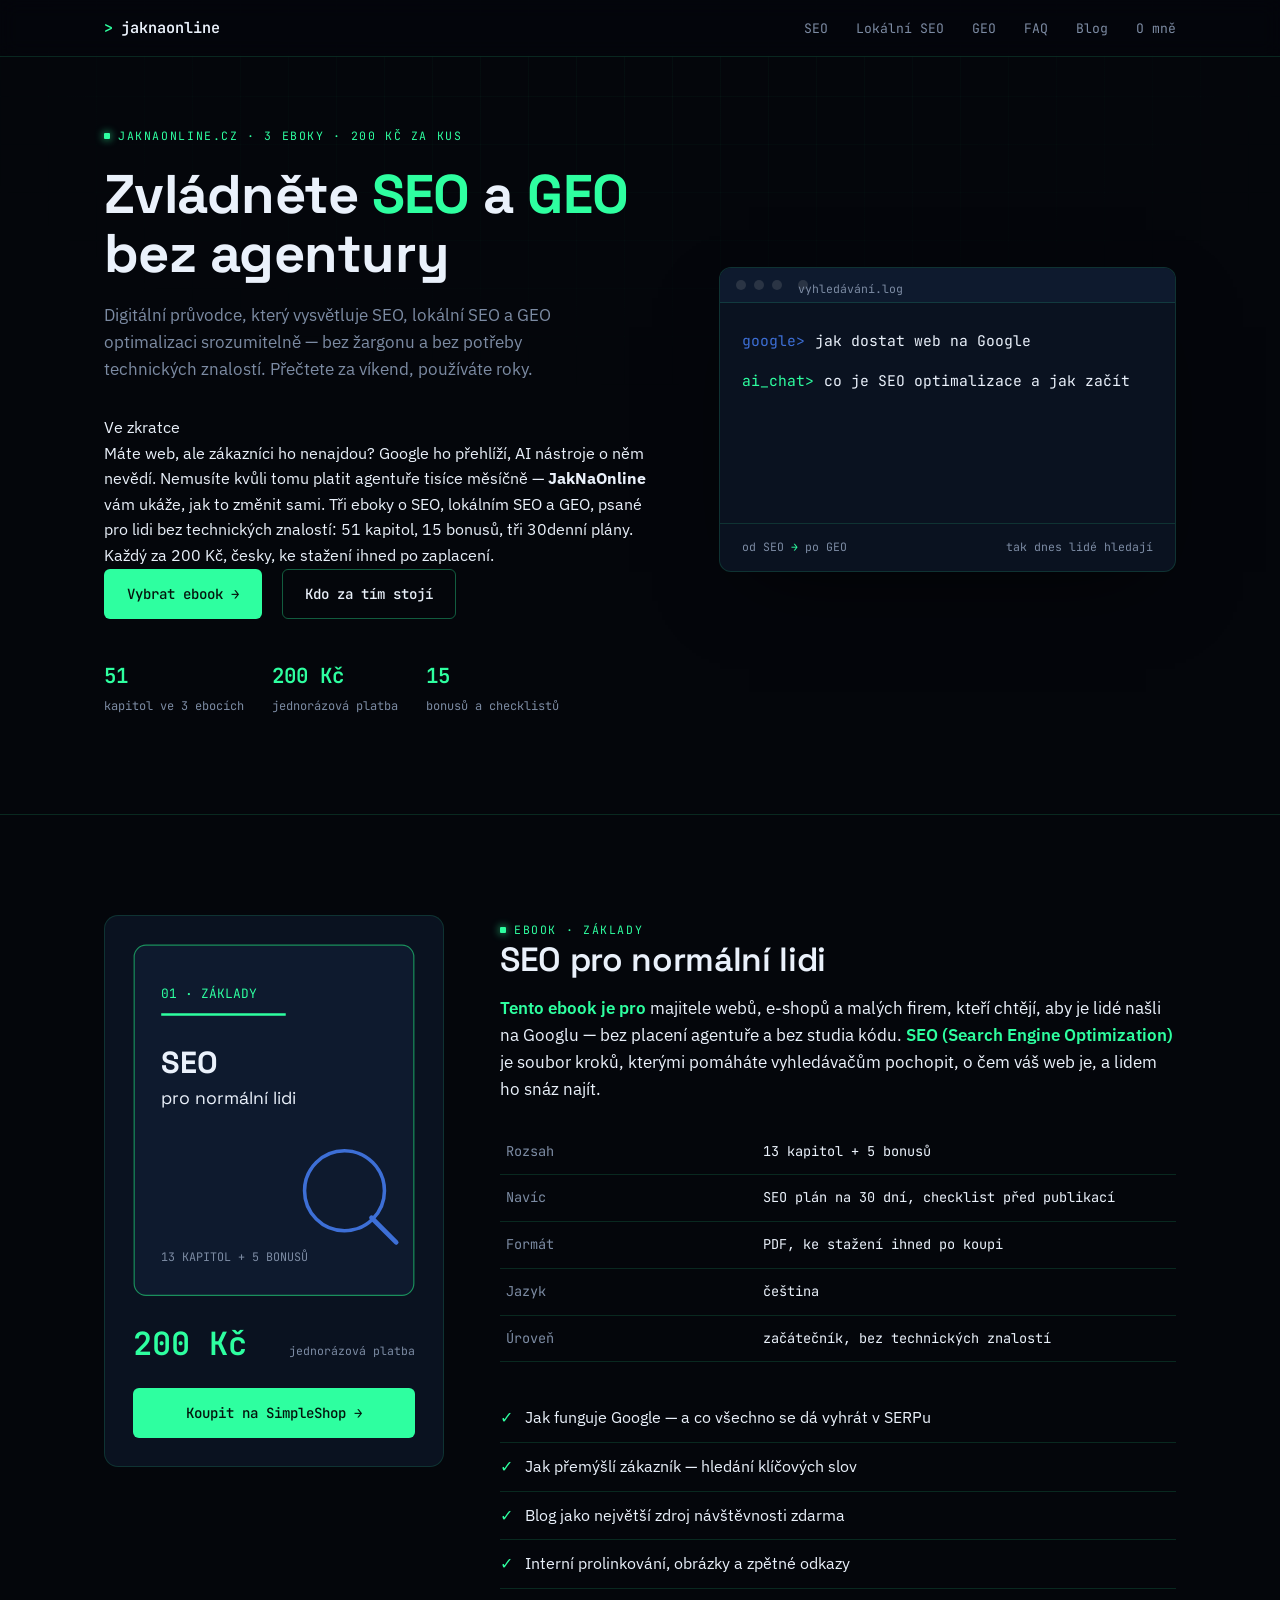
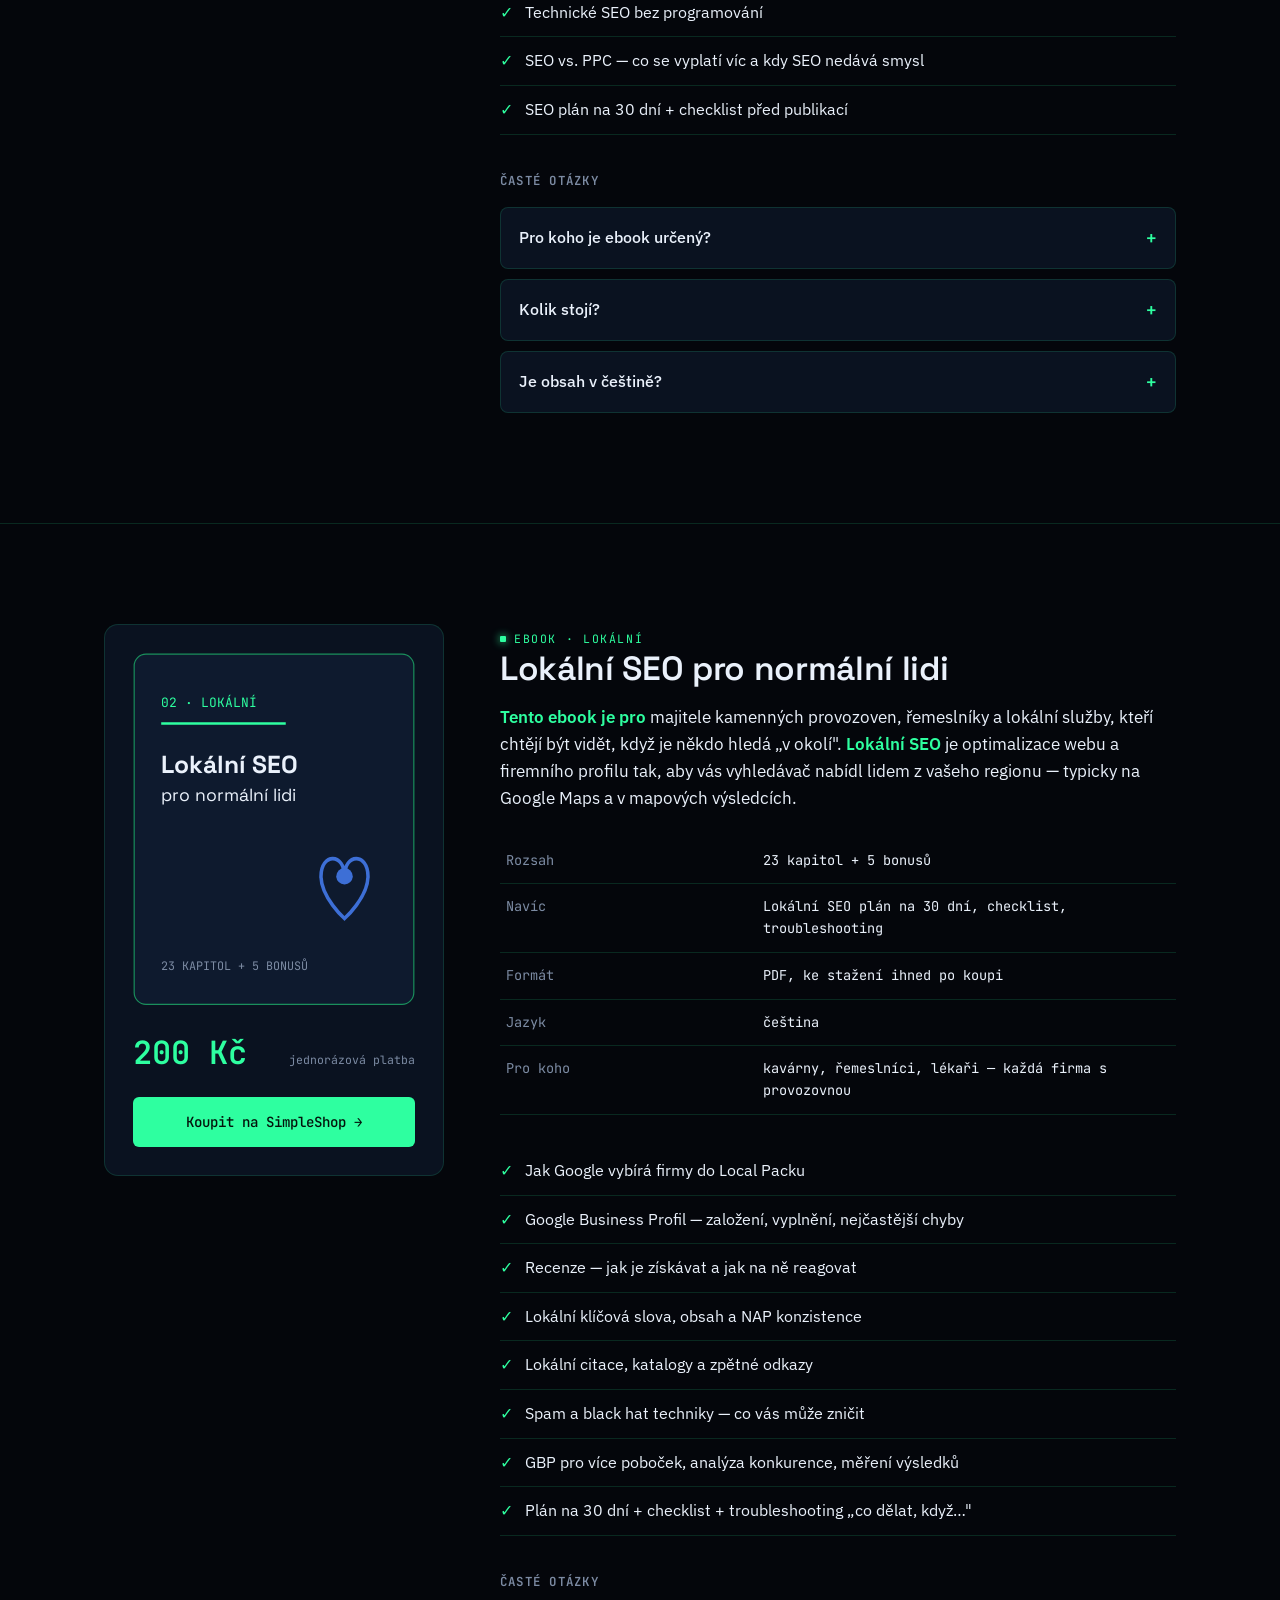
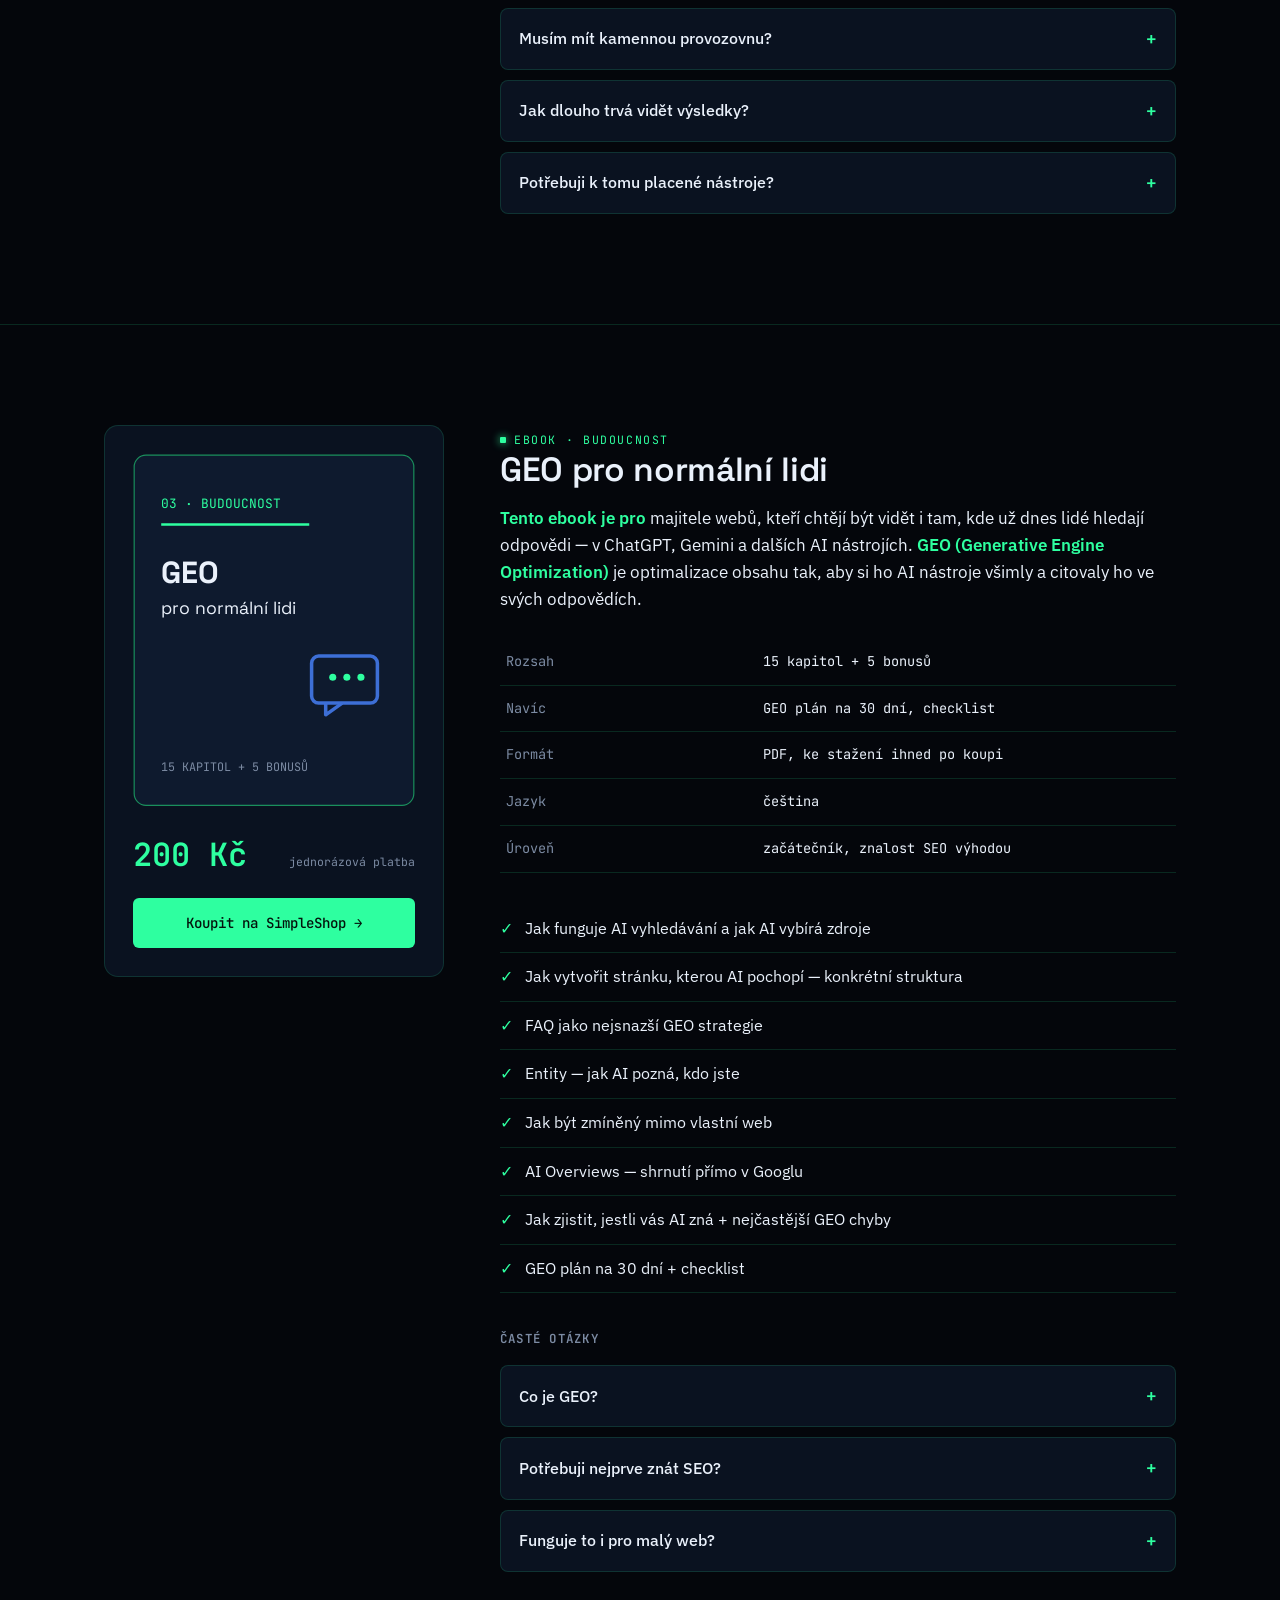
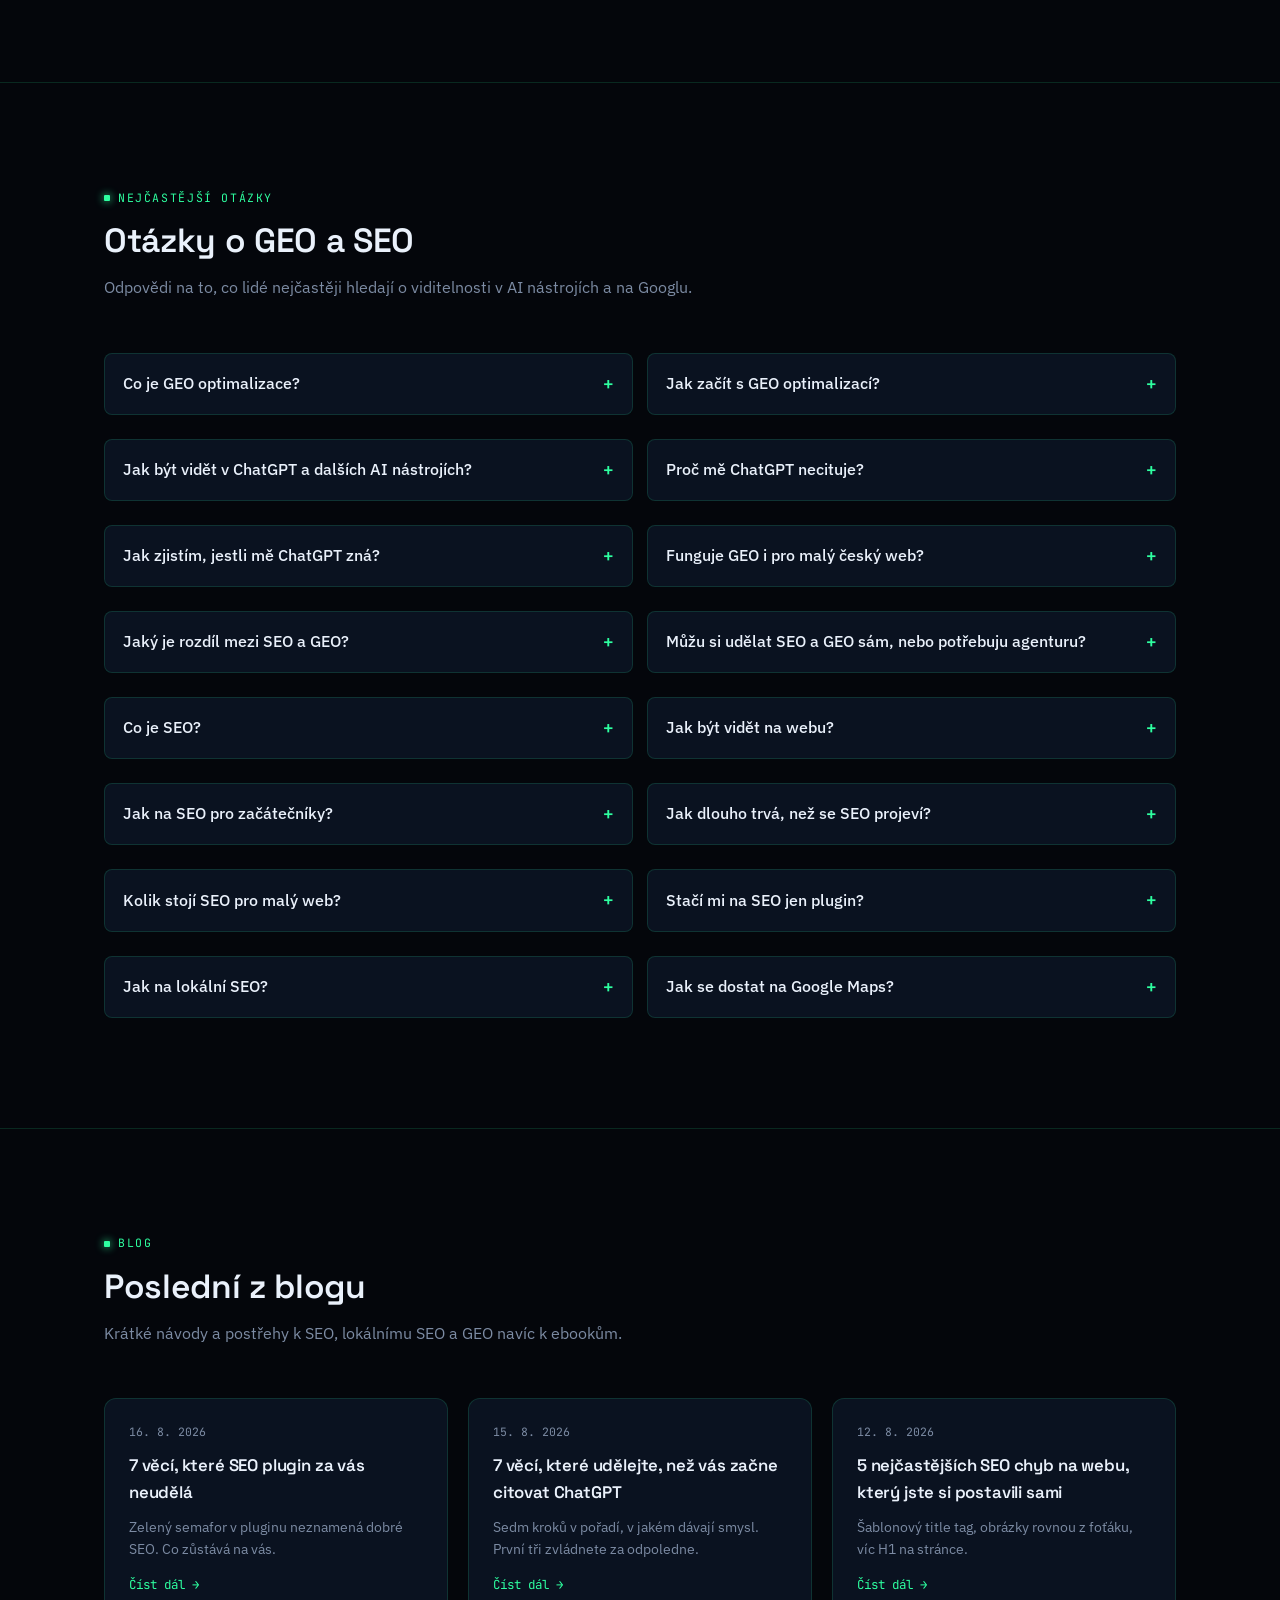
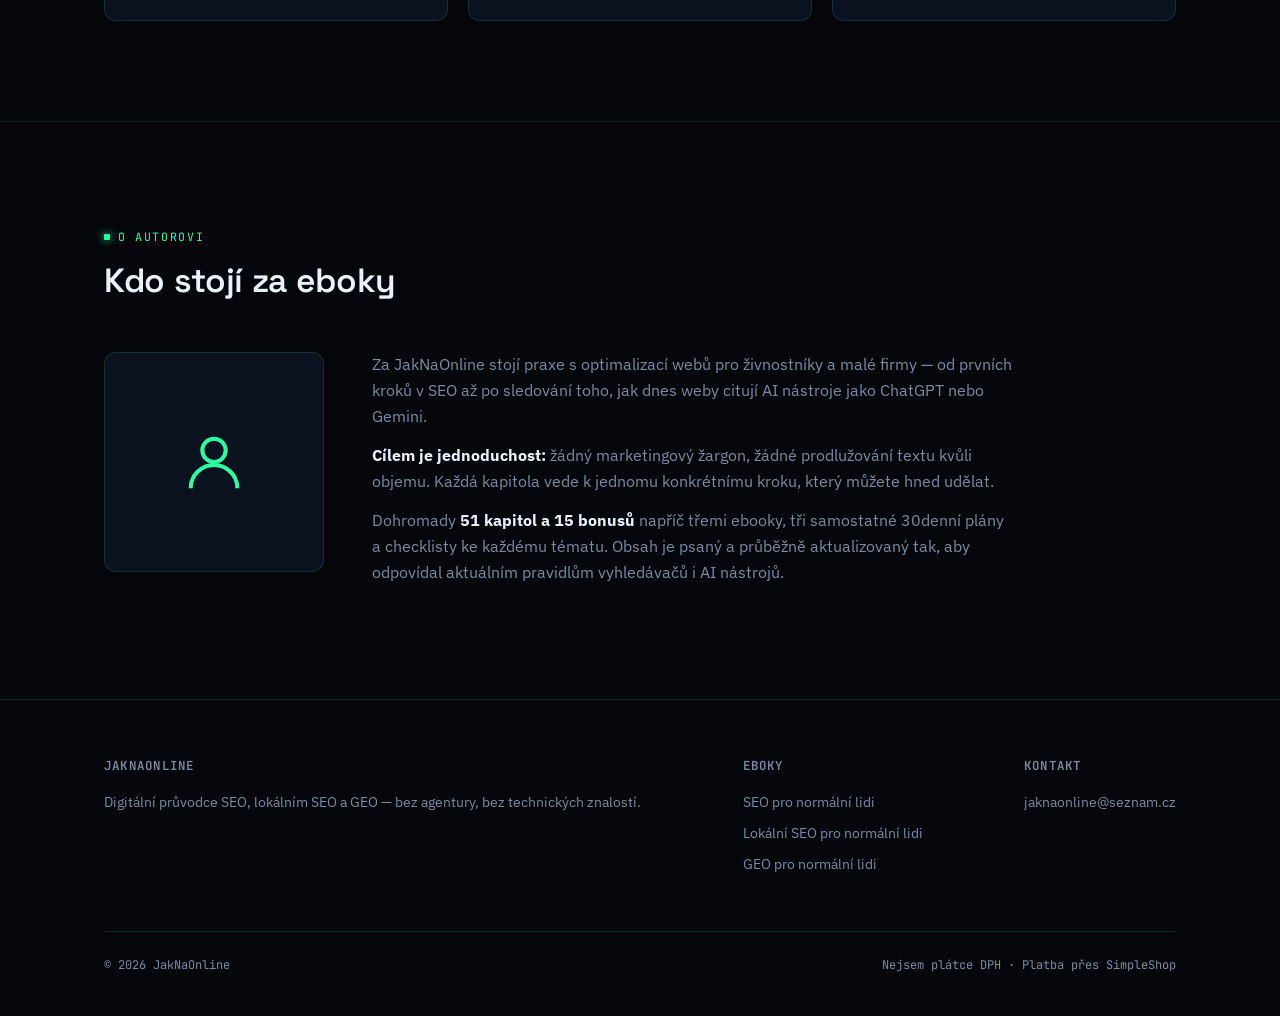
==== commit 9a60f7e4: "Update print statement from 'Hello' to 'Goodbye'" ====
--- a/index.html
+++ b/index.html
@@ -4,13 +4,19 @@
 <meta charset="UTF-8">
 <meta name="viewport" content="width=device-width, initial-scale=1.0">
 <title>JakNaOnline | Naučte se SEO, Lokální SEO a GEO — eboky pro každého</title>
-<meta name="description" content="Praktické eboky o SEO, lokálním SEO a GEO optimalizaci. Bez agentury, bez technických znalostí. Od 9 €.">
+<meta name="description" content="Praktické eboky o SEO, lokálním SEO a GEO optimalizaci. Bez agentury, bez technických znalostí. Od 200 Kč.">
 <link rel="canonical" href="https://jaknaonline.cz/">
 <meta property="og:type" content="website">
 <meta property="og:title" content="JakNaOnline | Naučte se SEO, Lokální SEO a GEO">
-<meta property="og:description" content="Praktické eboky o SEO, lokálním SEO a GEO optimalizaci. Bez agentury, bez technických znalostí. Od 9 €.">
+<meta property="og:description" content="Praktické eboky o SEO, lokálním SEO a GEO optimalizaci. Bez agentury, bez technických znalostí. Od 200 Kč.">
 <meta property="og:url" content="https://jaknaonline.cz/">
 <meta property="og:locale" content="cs_CZ">
+<meta property="og:image" content="https://jaknaonline.cz/og-image.png">
+<meta property="og:image:width" content="1200">
+<meta property="og:image:height" content="630">
+<meta property="og:image:alt" content="JakNaOnline — praktické eboky o SEO, lokálním SEO a GEO">
+<meta name="twitter:card" content="summary_large_image">
+<meta name="twitter:image" content="https://jaknaonline.cz/og-image.png">
 <meta name="robots" content="index, follow">
 <link rel="icon" href="data:image/svg+xml,<svg xmlns=%22http://www.w3.org/2000/svg%22 viewBox=%220 0 100 100%22><rect width=%22100%22 height=%22100%22 rx=%2220%22 fill=%22%2304060b%22/><text x=%2250%22 y=%2266%22 font-size=%2255%22 text-anchor=%22middle%22 fill=%22%232effa0%22 font-family=%22monospace%22>&gt;</text></svg>">
 
@@ -18,6 +24,38 @@
 <link rel="preconnect" href="https://fonts.googleapis.com">
 <link rel="preconnect" href="https://fonts.gstatic.com" crossorigin>
 <link href="https://fonts.googleapis.com/css2?family=Space+Grotesk:wght@400;500;600;700&family=IBM+Plex+Sans:wght@400;500;600&family=JetBrains+Mono:wght@400;500;600&display=swap" rel="stylesheet">
+
+<!-- Organization Schema -->
+<script type="application/ld+json">
+{
+  "@context": "https://schema.org",
+  "@type": "Organization",
+  "name": "JakNaOnline",
+  "url": "https://jaknaonline.cz/",
+  "email": "jaknaonline@seznam.cz",
+  "description": "Praktické eboky a návody o SEO, lokálním SEO a GEO optimalizaci pro majitele webů, živnostníky a malé firmy.",
+  "knowsAbout": [
+    "SEO optimalizace",
+    "Lokální SEO",
+    "Google Business Profil",
+    "GEO optimalizace",
+    "Generative Engine Optimization",
+    "AI vyhledávání"
+  ]
+}
+</script>
+
+<!-- WebSite Schema -->
+<script type="application/ld+json">
+{
+  "@context": "https://schema.org",
+  "@type": "WebSite",
+  "name": "JakNaOnline",
+  "url": "https://jaknaonline.cz/",
+  "inLanguage": "cs-CZ",
+  "publisher": { "@type": "Organization", "name": "JakNaOnline" }
+}
+</script>
 
 <!-- Product Schema: SEO ebook -->
 <script type="application/ld+json">
@@ -25,14 +63,14 @@
   "@context": "https://schema.org",
   "@type": "Product",
   "name": "SEO pro normální lidi",
-  "description": "Praktický ebook o SEO pro majitele webů a malé firmy bez technických znalostí. 13 kapitol, konkrétní kroky, jak dostat web na Google.",
+  "description": "Praktický ebook o SEO pro majitele webů a malé firmy bez technických znalostí. 13 kapitol, 5 bonusů, SEO plán na 30 dní a checklist před publikací.",
   "sku": "jaknaonline-seo-ebook",
   "brand": { "@type": "Brand", "name": "JakNaOnline" },
   "offers": {
     "@type": "Offer",
     "url": "https://jaknaonline.cz/#seo",
-    "price": "9",
-    "priceCurrency": "EUR",
+    "price": "200",
+    "priceCurrency": "CZK",
     "availability": "https://schema.org/InStock"
   }
 }
@@ -43,14 +81,14 @@
   "@context": "https://schema.org",
   "@type": "Product",
   "name": "Lokální SEO pro normální lidi",
-  "description": "Ebook o lokálním SEO — jak se dostat na Google Maps a přitáhnout zákazníky z okolí. Bez agentury, krok za krokem.",
+  "description": "Ebook o lokálním SEO — jak se dostat na Google Maps a přitáhnout zákazníky z okolí. 23 kapitol, 5 bonusů, plán na 30 dní a troubleshooting.",
   "sku": "jaknaonline-lokalni-seo-ebook",
   "brand": { "@type": "Brand", "name": "JakNaOnline" },
   "offers": {
     "@type": "Offer",
     "url": "https://jaknaonline.cz/#lokalni-seo",
-    "price": "9",
-    "priceCurrency": "EUR",
+    "price": "200",
+    "priceCurrency": "CZK",
     "availability": "https://schema.org/InStock"
   }
 }
@@ -61,14 +99,14 @@
   "@context": "https://schema.org",
   "@type": "Product",
   "name": "GEO pro normální lidi",
-  "description": "Ebook o GEO optimalizaci — jak se dostat do odpovědí ChatGPT, Gemini a dalších AI nástrojů. Průvodce pro začátečníky.",
+  "description": "Ebook o GEO optimalizaci — jak se dostat do odpovědí ChatGPT, Gemini a dalších AI nástrojů. 15 kapitol, 5 bonusů a GEO plán na 30 dní.",
   "sku": "jaknaonline-geo-ebook",
   "brand": { "@type": "Brand", "name": "JakNaOnline" },
   "offers": {
     "@type": "Offer",
     "url": "https://jaknaonline.cz/#geo",
-    "price": "9",
-    "priceCurrency": "EUR",
+    "price": "200",
+    "priceCurrency": "CZK",
     "availability": "https://schema.org/InStock"
   }
 }
@@ -82,10 +120,74 @@
   "mainEntity": [
     {
       "@type": "Question",
+      "name": "Co je GEO optimalizace?",
+      "acceptedAnswer": {
+        "@type": "Answer",
+        "text": "GEO (Generative Engine Optimization) je úprava obsahu tak, aby si ho AI nástroje jako ChatGPT nebo Gemini všimly a použily ve svých generovaných odpovědích. Je to obdoba klasického SEO, jen cílená na AI chatboty místo tradičního vyhledávače. Základy vysvětluje ebook GEO pro normální lidi."
+      }
+    },
+    {
+      "@type": "Question",
+      "name": "Jak začít s GEO optimalizací?",
+      "acceptedAnswer": {
+        "@type": "Answer",
+        "text": "Nejrychlejší první krok je přidat na začátek nejdůležitější stránky krátké shrnutí — dvě až tři věty, které přímo odpovídají na otázku, kterou stránka řeší. Dále pomáhá doplnit FAQ sekci ve formátu otázka jako nadpis, odpověď jako odstavec, a jasně definovat klíčové pojmy. Kompletní postup včetně 30denního plánu najdete v ebooku GEO pro normální lidi."
+      }
+    },
+    {
+      "@type": "Question",
+      "name": "Jak být vidět v ChatGPT a dalších AI nástrojích?",
+      "acceptedAnswer": {
+        "@type": "Answer",
+        "text": "AI nástroje citují weby s jasnou strukturou, přímými odpověďmi a konkrétními fakty místo obecných formulací. Pomáhá mít na webu jasné definice pojmů, přehledné tabulky a otevřený přístup pro AI roboty (např. GPTBot, ClaudeBot) v souboru robots.txt. Podrobněji v ebooku GEO pro normální lidi."
+      }
+    },
+    {
+      "@type": "Question",
+      "name": "Proč mě ChatGPT necituje?",
+      "acceptedAnswer": {
+        "@type": "Answer",
+        "text": "Nejčastější důvody jsou tři: obsah není strukturovaný tak, aby z něj šla vytáhnout jasná odpověď; web není zmiňovaný nikde jinde na internetu, takže AI nemá důvod ho považovat za důvěryhodný; nebo obsah neobsahuje konkrétní fakta a čísla, jen obecná marketingová tvrzení. Řešení všech tří rozebírá ebook GEO pro normální lidi."
+      }
+    },
+    {
+      "@type": "Question",
+      "name": "Jak zjistím, jestli mě ChatGPT zná?",
+      "acceptedAnswer": {
+        "@type": "Answer",
+        "text": "Zeptejte se přímo — napište do ChatGPT nebo Gemini dotaz na svůj obor a lokalitu, například „doporuč mi elektrikáře v Brně\". Pak zkuste přímý dotaz na název vaší firmy a sledujte, jestli AI odpoví konkrétně, nebo si informace vymyslí. Systematický postup měření popisuje ebook GEO pro normální lidi."
+      }
+    },
+    {
+      "@type": "Question",
+      "name": "Funguje GEO i pro malý český web?",
+      "acceptedAnswer": {
+        "@type": "Answer",
+        "text": "Ano, a v mnoha ohledech je pro malý web příznivější než klasické SEO. AI nástroje nevybírají zdroje primárně podle autority domény, ale podle toho, jak jasně a konkrétně je obsah napsaný. Malý web s dobře strukturovaným obsahem tak může být citovaný vedle velkých značek."
+      }
+    },
+    {
+      "@type": "Question",
+      "name": "Jaký je rozdíl mezi SEO a GEO?",
+      "acceptedAnswer": {
+        "@type": "Answer",
+        "text": "SEO optimalizuje web pro klasické vyhledávače jako Google nebo Seznam, kde se zobrazuje seznam odkazů. GEO optimalizuje obsah pro AI nástroje jako ChatGPT nebo Gemini, které generují přímou odpověď a jen některé zdroje v ní citují. Principy se částečně překrývají, ale GEO klade větší důraz na jasné definice a strukturu obsahu."
+      }
+    },
+    {
+      "@type": "Question",
+      "name": "Můžu si udělat SEO a GEO sám, nebo potřebuju agenturu?",
+      "acceptedAnswer": {
+        "@type": "Answer",
+        "text": "Většinu základní práce zvládne majitel webu sám — vyplnění Google Business Profilu, úpravu nadpisů a textů, přidání FAQ sekce nebo shrnutí na začátek stránky. Agentura má smysl u velkých webů, konkurenčních oborů nebo když nemáte čas. Ebooky SEO a GEO pro normální lidi vedou krok za krokem právě ty, kteří to chtějí zvládnout vlastními silami."
+      }
+    },
+    {
+      "@type": "Question",
       "name": "Co je SEO?",
       "acceptedAnswer": {
         "@type": "Answer",
-        "text": "SEO (Search Engine Optimization) je soubor kroků, kterými pomáháte vyhledávačům, jako je Google, pochopit obsah vašeho webu a zobrazit ho lidem, kteří hledají related témata. Zahrnuje práci s klíčovými slovy, obsahem, technickým stavem webu a odkazy z jiných stránek."
+        "text": "SEO (Search Engine Optimization) je soubor kroků, kterými pomáháte vyhledávačům, jako je Google, pochopit obsah vašeho webu a zobrazit ho lidem, kteří hledají související témata. Zahrnuje práci s klíčovými slovy, obsahem, technickým stavem webu a odkazy z jiných stránek. Podrobný úvod najdete v ebooku SEO pro normální lidi."
       }
     },
     {
@@ -93,7 +195,7 @@
       "name": "Jak být vidět na webu?",
       "acceptedAnswer": {
         "@type": "Answer",
-        "text": "Abyste byli vidět na Googlu, musí vyhledávač váš web najít, pochopit, o čem je, a vyhodnotit ho jako užitečný pro daný dotaz. V praxi to znamená správně napsané nadpisy, kvalitní a jasný obsah, rychle načítající se stránku a alespoň pár odkazů z jiných relevantních webů."
+        "text": "Abyste byli vidět na Googlu, musí vyhledávač váš web najít, pochopit, o čem je, a vyhodnotit ho jako užitečný pro daný dotaz. V praxi to znamená správně napsané nadpisy, kvalitní a jasný obsah, rychle načítající se stránku a alespoň pár odkazů z jiných relevantních webů. Bez těchto základů se web na Googlu neobjeví, ať je obsahově sebelepší."
       }
     },
     {
@@ -101,7 +203,31 @@
       "name": "Jak na SEO pro začátečníky?",
       "acceptedAnswer": {
         "@type": "Answer",
-        "text": "Začátek SEO tvoří tři kroky: zjistit, co lidé o vašem oboru skutečně hledají, upravit podle toho nadpisy a texty na webu, a zrychlit stránku, aby se dobře načítala na mobilu i počítači."
+        "text": "Začátek SEO tvoří tři kroky: zjistit, co lidé o vašem oboru skutečně hledají (klíčová slova), upravit podle toho nadpisy a texty na webu, a zrychlit stránku, aby se dobře načítala na mobilu i počítači. Celý postup krok za krokem, včetně 30denního plánu, popisuje ebook SEO pro normální lidi."
+      }
+    },
+    {
+      "@type": "Question",
+      "name": "Jak dlouho trvá, než se SEO projeví?",
+      "acceptedAnswer": {
+        "@type": "Answer",
+        "text": "První změny bývají vidět za 4 až 8 týdnů od základní optimalizace, výraznější posun v pozicích obvykle za 3 až 6 měsíců. U nového webu bez historie to trvá déle než u zavedené domény. SEO není jednorázová akce — pozice se drží průběžnou prací na obsahu."
+      }
+    },
+    {
+      "@type": "Question",
+      "name": "Kolik stojí SEO pro malý web?",
+      "acceptedAnswer": {
+        "@type": "Answer",
+        "text": "Agentury si v Česku obvykle účtují od několika tisíc korun měsíčně výš, podle rozsahu a konkurence v oboru. Základní SEO si přitom majitel malého webu dokáže udělat sám — potřebuje jen vědět, co dělat a v jakém pořadí. Právě k tomu slouží ebook SEO pro normální lidi za 200 Kč."
+      }
+    },
+    {
+      "@type": "Question",
+      "name": "Stačí mi na SEO jen plugin?",
+      "acceptedAnswer": {
+        "@type": "Answer",
+        "text": "Ne. SEO plugin jako Yoast nebo RankMath vám usnadní technické nastavení — meta popisky, sitemapu, strukturovaná data — ale nenapíše za vás obsah, nevybere klíčová slova a nezíská odkazy. Plugin je nástroj, ne strategie. Co s ním dělat, popisuje ebook SEO pro normální lidi."
       }
     },
     {
@@ -109,7 +235,7 @@
       "name": "Jak na lokální SEO?",
       "acceptedAnswer": {
         "@type": "Answer",
-        "text": "Lokální SEO začíná vyplněním a ověřením Google Business Profilu, pokračuje sběrem recenzí od zákazníků a doplněním lokálních údajů (adresa, otevírací doba, oblast působnosti) přímo na web. Cílem je objevit se ve výsledcích poblíž mě a na mapě."
+        "text": "Lokální SEO začíná vyplněním a ověřením Google Business Profilu, pokračuje sběrem recenzí od zákazníků a doplněním lokálních údajů (adresa, otevírací doba, oblast působnosti) přímo na web. Cílem je objevit se ve výsledcích „poblíž mě\" a na mapě. Detailní návod nabízí ebook Lokální SEO pro normální lidi."
       }
     },
     {
@@ -117,31 +243,7 @@
       "name": "Jak se dostat na Google Maps?",
       "acceptedAnswer": {
         "@type": "Answer",
-        "text": "Na Google Maps se dostanete přes Google Business Profil — bezplatný firemní profil, který si ověříte a vyplníte kompletními údaji o firmě. Čím víc relevantních informací a recenzí máte, tím výš se v mapových výsledcích zobrazujete."
-      }
-    },
-    {
-      "@type": "Question",
-      "name": "Co je GEO optimalizace?",
-      "acceptedAnswer": {
-        "@type": "Answer",
-        "text": "GEO (Generative Engine Optimization) je úprava obsahu tak, aby si ho AI nástroje jako ChatGPT nebo Gemini všimly a použily ve svých generovaných odpovědích. Je to obdoba klasického SEO, jen cílená na AI chatboty místo tradičního vyhledávače."
-      }
-    },
-    {
-      "@type": "Question",
-      "name": "Jak být vidět v ChatGPT a dalších AI nástrojích?",
-      "acceptedAnswer": {
-        "@type": "Answer",
-        "text": "AI nástroje citují weby s jasnou strukturou, přímými odpověďmi a konkrétními fakty místo obecných formulací. Pomáhá mít na webu jasné definice pojmů, přehledné tabulky a otevřený přístup pro AI roboty v souboru robots.txt."
-      }
-    },
-    {
-      "@type": "Question",
-      "name": "Jaký je rozdíl mezi SEO a GEO?",
-      "acceptedAnswer": {
-        "@type": "Answer",
-        "text": "SEO optimalizuje web pro klasické vyhledávače jako Google nebo Seznam, kde se zobrazuje seznam odkazů. GEO optimalizuje obsah pro AI nástroje jako ChatGPT nebo Gemini, které generují přímou odpověď a jen některé zdroje v ní citují."
+        "text": "Na Google Maps se dostanete přes Google Business Profil — bezplatný firemní profil, který si ověříte a vyplníte kompletními údaji o firmě. Čím víc relevantních informací a recenzí máte, tím výš se v mapových výsledcích zobrazujete. Nastavení krok za krokem je součástí ebooku Lokální SEO pro normální lidi."
       }
     }
   ]
@@ -173,17 +275,22 @@
   <section class="hero" style="border-top:none; padding-top:64px;">
     <div class="wrap hero-grid">
       <div>
-        <span class="eyebrow">jaknaonline.cz · 3 eboky · 9 € za kus</span>
+        <span class="eyebrow">jaknaonline.cz · 3 eboky · 200 Kč za kus</span>
         <h1>Zvládněte <span class="hl">SEO</span> a <span class="hl">GEO</span><br>bez agentury</h1>
         <p class="lead">Digitální průvodce, který vysvětluje SEO, lokální SEO a GEO optimalizaci srozumitelně — bez žargonu a bez potřeby technických znalostí. Přečtete za víkend, používáte roky.</p>
+
+        <div class="tldr">
+          <span class="tldr-label">Ve zkratce</span>
+          <p>Máte web, ale zákazníci ho nenajdou? Google ho přehlíží, AI nástroje o něm nevědí. Nemusíte kvůli tomu platit agentuře tisíce měsíčně — <strong>JakNaOnline</strong> vám ukáže, jak to změnit sami. Tři eboky o SEO, lokálním SEO a GEO, psané pro lidi bez technických znalostí: 51 kapitol, 15 bonusů, tři 30denní plány. Každý za 200 Kč, česky, ke stažení ihned po zaplacení.</p>
+        </div>
         <div class="hero-cta-row">
           <a href="#seo" class="btn btn-primary">Vybrat ebook →</a>
           <a href="#o-mne" class="btn btn-ghost">Kdo za tím stojí</a>
         </div>
         <div class="hero-stats">
-          <div><span class="num">3</span><span class="lbl">eboky ke stažení</span></div>
-          <div><span class="num">9 €</span><span class="lbl">jednorázová platba</span></div>
-          <div><span class="num">100%</span><span class="lbl">česky, bez agentury</span></div>
+          <div><span class="num">51</span><span class="lbl">kapitol ve 3 ebocích</span></div>
+          <div><span class="num">200 Kč</span><span class="lbl">jednorázová platba</span></div>
+          <div><span class="num">15</span><span class="lbl">bonusů a checklistů</span></div>
         </div>
       </div>
 
@@ -215,10 +322,10 @@
           <text x="24" y="136" font-family="Space Grotesk, sans-serif" font-size="15" fill="#eaf1fb">pro normální lidi</text>
           <circle cx="180" cy="210" r="34" fill="none" stroke="#3d6fd6" stroke-width="3"/>
           <line x1="203" y1="233" x2="224" y2="254" stroke="#3d6fd6" stroke-width="4" stroke-linecap="round"/>
-          <text x="24" y="270" font-family="JetBrains Mono, monospace" font-size="10" fill="#7c8ba3">13 KAPITOL · PDF</text>
+          <text x="24" y="270" font-family="JetBrains Mono, monospace" font-size="10" fill="#7c8ba3">13 KAPITOL + 5 BONUSŮ</text>
         </svg>
         <div class="price-tag">
-          <span class="amount">9 €</span>
+          <span class="amount">200 Kč</span>
           <span class="note">jednorázová platba</span>
         </div>
         <a href="https://www.simpleshop.cz/" class="btn btn-primary" rel="noopener">Koupit na SimpleShop →</a>
@@ -230,18 +337,21 @@
         <p class="intro"><strong>Tento ebook je pro</strong> majitele webů, e-shopů a malých firem, kteří chtějí, aby je lidé našli na Googlu — bez placení agentuře a bez studia kódu. <strong>SEO (Search Engine Optimization)</strong> je soubor kroků, kterými pomáháte vyhledávačům pochopit, o čem váš web je, a lidem ho snáz najít.</p>
 
         <table class="spec">
-          <tr><td>Rozsah</td><td>13 kapitol, cca 80 stran</td></tr>
+          <tr><td>Rozsah</td><td>13 kapitol + 5 bonusů</td></tr>
+          <tr><td>Navíc</td><td>SEO plán na 30 dní, checklist před publikací</td></tr>
           <tr><td>Formát</td><td>PDF, ke stažení ihned po koupi</td></tr>
           <tr><td>Jazyk</td><td>čeština</td></tr>
           <tr><td>Úroveň</td><td>začátečník, bez technických znalostí</td></tr>
         </table>
 
         <ul class="chapters">
-          <li>Jak funguje vyhledávání — v lidské řeči, bez teorie</li>
-          <li>Klíčová slova: jak zjistit, co lidé skutečně hledají</li>
-          <li>On-page SEO — nadpisy, texty, obrázky, rychlost webu</li>
-          <li>Technické minimum, které opravdu potřebujete znát</li>
-          <li>30denní plán: co dělat týden po týdnu</li>
+          <li>Jak funguje Google — a co všechno se dá vyhrát v SERPu</li>
+          <li>Jak přemýšlí zákazník — hledání klíčových slov</li>
+          <li>Blog jako největší zdroj návštěvnosti zdarma</li>
+          <li>Interní prolinkování, obrázky a zpětné odkazy</li>
+          <li>Technické SEO bez programování</li>
+          <li>SEO vs. PPC — co se vyplatí víc a kdy SEO nedává smysl</li>
+          <li>SEO plán na 30 dní + checklist před publikací</li>
         </ul>
 
         <div class="faq">
@@ -252,7 +362,7 @@
           </details>
           <details>
             <summary>Kolik stojí?</summary>
-            <p class="faq-a">9 €, jednorázová platba. Bez předplatného, bez skrytých poplatků.</p>
+            <p class="faq-a">200 Kč, jednorázová platba. Bez předplatného, bez skrytých poplatků.</p>
           </details>
           <details>
             <summary>Je obsah v češtině?</summary>
@@ -275,10 +385,10 @@
           <text x="24" y="126" font-family="Space Grotesk, sans-serif" font-size="15" fill="#eaf1fb">pro normální lidi</text>
           <path d="M180 190 C180 170 200 170 200 190 C200 208 180 226 180 226 C180 226 160 208 160 190 C160 170 180 170 180 190 Z" fill="none" stroke="#3d6fd6" stroke-width="3"/>
           <circle cx="180" cy="190" r="7" fill="#3d6fd6"/>
-          <text x="24" y="270" font-family="JetBrains Mono, monospace" font-size="10" fill="#7c8ba3">9 KAPITOL · PDF</text>
+          <text x="24" y="270" font-family="JetBrains Mono, monospace" font-size="10" fill="#7c8ba3">23 KAPITOL + 5 BONUSŮ</text>
         </svg>
         <div class="price-tag">
-          <span class="amount">9 €</span>
+          <span class="amount">200 Kč</span>
           <span class="note">jednorázová platba</span>
         </div>
         <a href="https://www.simpleshop.cz/" class="btn btn-primary" rel="noopener">Koupit na SimpleShop →</a>
@@ -290,18 +400,22 @@
         <p class="intro"><strong>Tento ebook je pro</strong> majitele kamenných provozoven, řemeslníky a lokální služby, kteří chtějí být vidět, když je někdo hledá „v okolí". <strong>Lokální SEO</strong> je optimalizace webu a firemního profilu tak, aby vás vyhledávač nabídl lidem z vašeho regionu — typicky na Google Maps a v mapových výsledcích.</p>
 
         <table class="spec">
-          <tr><td>Rozsah</td><td>9 kapitol, cca 55 stran</td></tr>
+          <tr><td>Rozsah</td><td>23 kapitol + 5 bonusů</td></tr>
+          <tr><td>Navíc</td><td>Lokální SEO plán na 30 dní, checklist, troubleshooting</td></tr>
           <tr><td>Formát</td><td>PDF, ke stažení ihned po koupi</td></tr>
           <tr><td>Jazyk</td><td>čeština</td></tr>
-          <tr><td>Úroveň</td><td>začátečník, bez technických znalostí</td></tr>
+          <tr><td>Pro koho</td><td>kavárny, řemeslníci, lékaři — každá firma s provozovnou</td></tr>
         </table>
 
         <ul class="chapters">
-          <li>Jak funguje vyhledávání „poblíž mě" a mapové výsledky</li>
-          <li>Nastavení Google Business Profilu krok za krokem</li>
-          <li>Recenze: jak je získávat a jak na ně reagovat</li>
-          <li>Lokální obsah na webu, který vyhledávače chápou</li>
-          <li>Checklist pro launch — vše na jedné stránce</li>
+          <li>Jak Google vybírá firmy do Local Packu</li>
+          <li>Google Business Profil — založení, vyplnění, nejčastější chyby</li>
+          <li>Recenze — jak je získávat a jak na ně reagovat</li>
+          <li>Lokální klíčová slova, obsah a NAP konzistence</li>
+          <li>Lokální citace, katalogy a zpětné odkazy</li>
+          <li>Spam a black hat techniky — co vás může zničit</li>
+          <li>GBP pro více poboček, analýza konkurence, měření výsledků</li>
+          <li>Plán na 30 dní + checklist + troubleshooting „co dělat, když…"</li>
         </ul>
 
         <div class="faq">
@@ -338,10 +452,10 @@
           <circle cx="170" cy="190" r="3" fill="#2effa0"/>
           <circle cx="182" cy="190" r="3" fill="#2effa0"/>
           <circle cx="194" cy="190" r="3" fill="#2effa0"/>
-          <text x="24" y="270" font-family="JetBrains Mono, monospace" font-size="10" fill="#7c8ba3">11 KAPITOL · PDF</text>
+          <text x="24" y="270" font-family="JetBrains Mono, monospace" font-size="10" fill="#7c8ba3">15 KAPITOL + 5 BONUSŮ</text>
         </svg>
         <div class="price-tag">
-          <span class="amount">9 €</span>
+          <span class="amount">200 Kč</span>
           <span class="note">jednorázová platba</span>
         </div>
         <a href="https://www.simpleshop.cz/" class="btn btn-primary" rel="noopener">Koupit na SimpleShop →</a>
@@ -353,18 +467,22 @@
         <p class="intro"><strong>Tento ebook je pro</strong> majitele webů, kteří chtějí být vidět i tam, kde už dnes lidé hledají odpovědi — v ChatGPT, Gemini a dalších AI nástrojích. <strong>GEO (Generative Engine Optimization)</strong> je optimalizace obsahu tak, aby si ho AI nástroje všimly a citovaly ho ve svých odpovědích.</p>
 
         <table class="spec">
-          <tr><td>Rozsah</td><td>11 kapitol, cca 65 stran</td></tr>
+          <tr><td>Rozsah</td><td>15 kapitol + 5 bonusů</td></tr>
+          <tr><td>Navíc</td><td>GEO plán na 30 dní, checklist</td></tr>
           <tr><td>Formát</td><td>PDF, ke stažení ihned po koupi</td></tr>
           <tr><td>Jazyk</td><td>čeština</td></tr>
           <tr><td>Úroveň</td><td>začátečník, znalost SEO výhodou</td></tr>
         </table>
 
         <ul class="chapters">
-          <li>Jak AI nástroje vybírají a citují zdroje</li>
-          <li>Struktura obsahu, kterou AI snáz „přečte" a použije</li>
-          <li>Jasné definice a přímé odpovědi — proč fungují lépe než vata</li>
-          <li>robots.txt a přístup pro GPTBot, ClaudeBot a další</li>
-          <li>Jak zjistit, jestli vás AI nástroje už citují</li>
+          <li>Jak funguje AI vyhledávání a jak AI vybírá zdroje</li>
+          <li>Jak vytvořit stránku, kterou AI pochopí — konkrétní struktura</li>
+          <li>FAQ jako nejsnazší GEO strategie</li>
+          <li>Entity — jak AI pozná, kdo jste</li>
+          <li>Jak být zmíněný mimo vlastní web</li>
+          <li>AI Overviews — shrnutí přímo v Googlu</li>
+          <li>Jak zjistit, jestli vás AI zná + nejčastější GEO chyby</li>
+          <li>GEO plán na 30 dní + checklist</li>
         </ul>
 
         <div class="faq">
@@ -391,14 +509,54 @@
     <div class="wrap">
       <div class="section-head">
         <span class="eyebrow">Nejčastější otázky</span>
-        <h2>Otázky o SEO a GEO</h2>
-        <p>Odpovědi na to, co lidé nejčastěji hledají o viditelnosti na Googlu a v AI nástrojích.</p>
+        <h2>Otázky o GEO a SEO</h2>
+        <p>Odpovědi na to, co lidé nejčastěji hledají o viditelnosti v AI nástrojích a na Googlu.</p>
       </div>
 
       <div class="info-faq-grid">
         <details>
+          <summary>Co je GEO optimalizace?</summary>
+          <p class="faq-a">GEO (Generative Engine Optimization) je úprava obsahu tak, aby si ho AI nástroje jako ChatGPT nebo Gemini všimly a použily ve svých generovaných odpovědích. Je to obdoba klasického SEO, jen cílená na AI chatboty místo tradičního vyhledávače. Základy vysvětluje ebook <a href="#geo">GEO pro normální lidi</a>.</p>
+        </details>
+
+        <details>
+          <summary>Jak začít s GEO optimalizací?</summary>
+          <p class="faq-a">Nejrychlejší první krok je přidat na začátek nejdůležitější stránky krátké shrnutí — dvě až tři věty, které přímo odpovídají na otázku, kterou stránka řeší. Dále pomáhá doplnit FAQ sekci ve formátu otázka jako nadpis, odpověď jako odstavec, a jasně definovat klíčové pojmy. Kompletní postup včetně 30denního plánu najdete v ebooku <a href="#geo">GEO pro normální lidi</a>.</p>
+        </details>
+
+        <details>
+          <summary>Jak být vidět v ChatGPT a dalších AI nástrojích?</summary>
+          <p class="faq-a">AI nástroje citují weby s jasnou strukturou, přímými odpověďmi a konkrétními fakty místo obecných formulací. Pomáhá mít na webu jasné definice pojmů, přehledné tabulky a otevřený přístup pro AI roboty (např. GPTBot, ClaudeBot) v souboru robots.txt. Podrobněji v ebooku <a href="#geo">GEO pro normální lidi</a>.</p>
+        </details>
+
+        <details>
+          <summary>Proč mě ChatGPT necituje?</summary>
+          <p class="faq-a">Nejčastější důvody jsou tři: obsah není strukturovaný tak, aby z něj šla vytáhnout jasná odpověď; web není zmiňovaný nikde jinde na internetu, takže AI nemá důvod ho považovat za důvěryhodný; nebo obsah neobsahuje konkrétní fakta a čísla, jen obecná marketingová tvrzení. Řešení všech tří rozebírá ebook <a href="#geo">GEO pro normální lidi</a>.</p>
+        </details>
+
+        <details>
+          <summary>Jak zjistím, jestli mě ChatGPT zná?</summary>
+          <p class="faq-a">Zeptejte se přímo — napište do ChatGPT nebo Gemini dotaz na svůj obor a lokalitu, například „doporuč mi elektrikáře v Brně". Pak zkuste přímý dotaz na název vaší firmy a sledujte, jestli AI odpoví konkrétně, nebo si informace vymyslí. Systematický postup měření popisuje ebook <a href="#geo">GEO pro normální lidi</a>.</p>
+        </details>
+
+        <details>
+          <summary>Funguje GEO i pro malý český web?</summary>
+          <p class="faq-a">Ano, a v mnoha ohledech je pro malý web příznivější než klasické SEO. AI nástroje nevybírají zdroje primárně podle autority domény, ale podle toho, jak jasně a konkrétně je obsah napsaný. Malý web s dobře strukturovaným obsahem tak může být citovaný vedle velkých značek.</p>
+        </details>
+
+        <details>
+          <summary>Jaký je rozdíl mezi SEO a GEO?</summary>
+          <p class="faq-a">SEO optimalizuje web pro klasické vyhledávače jako Google nebo Seznam, kde se zobrazuje seznam odkazů. GEO optimalizuje obsah pro AI nástroje jako ChatGPT nebo Gemini, které generují přímou odpověď a jen některé zdroje v ní citují. Principy se částečně překrývají, ale GEO klade větší důraz na jasné definice a strukturu obsahu.</p>
+        </details>
+
+        <details>
+          <summary>Můžu si udělat SEO a GEO sám, nebo potřebuju agenturu?</summary>
+          <p class="faq-a">Většinu základní práce zvládne majitel webu sám — vyplnění Google Business Profilu, úpravu nadpisů a textů, přidání FAQ sekce nebo shrnutí na začátek stránky. Agentura má smysl u velkých webů, konkurenčních oborů nebo když nemáte čas. Ebooky <a href="#seo">SEO</a> a <a href="#geo">GEO pro normální lidi</a> vedou krok za krokem právě ty, kteří to chtějí zvládnout vlastními silami.</p>
+        </details>
+
+        <details>
           <summary>Co je SEO?</summary>
-          <p class="faq-a">SEO (Search Engine Optimization) je soubor kroků, kterými pomáháte vyhledávačům, jako je Google, pochopit obsah vašeho webu a zobrazit ho lidem, kteří hledají related témata. Zahrnuje práci s klíčovými slovy, obsahem, technickým stavem webu a odkazy z jiných stránek. Podrobný úvod najdete v ebooku <a href="#seo">SEO pro normální lidi</a>.</p>
+          <p class="faq-a">SEO (Search Engine Optimization) je soubor kroků, kterými pomáháte vyhledávačům, jako je Google, pochopit obsah vašeho webu a zobrazit ho lidem, kteří hledají související témata. Zahrnuje práci s klíčovými slovy, obsahem, technickým stavem webu a odkazy z jiných stránek. Podrobný úvod najdete v ebooku <a href="#seo">SEO pro normální lidi</a>.</p>
         </details>
 
         <details>
@@ -412,6 +570,21 @@
         </details>
 
         <details>
+          <summary>Jak dlouho trvá, než se SEO projeví?</summary>
+          <p class="faq-a">První změny bývají vidět za 4 až 8 týdnů od základní optimalizace, výraznější posun v pozicích obvykle za 3 až 6 měsíců. U nového webu bez historie to trvá déle než u zavedené domény. SEO není jednorázová akce — pozice se drží průběžnou prací na obsahu.</p>
+        </details>
+
+        <details>
+          <summary>Kolik stojí SEO pro malý web?</summary>
+          <p class="faq-a">Agentury si v Česku obvykle účtují od několika tisíc korun měsíčně výš, podle rozsahu a konkurence v oboru. Základní SEO si přitom majitel malého webu dokáže udělat sám — potřebuje jen vědět, co dělat a v jakém pořadí. Právě k tomu slouží ebook <a href="#seo">SEO pro normální lidi</a> za 200 Kč.</p>
+        </details>
+
+        <details>
+          <summary>Stačí mi na SEO jen plugin?</summary>
+          <p class="faq-a">Ne. SEO plugin jako Yoast nebo RankMath vám usnadní technické nastavení — meta popisky, sitemapu, strukturovaná data — ale nenapíše za vás obsah, nevybere klíčová slova a nezíská odkazy. Plugin je nástroj, ne strategie. Co s ním dělat, popisuje ebook <a href="#seo">SEO pro normální lidi</a>.</p>
+        </details>
+
+        <details>
           <summary>Jak na lokální SEO?</summary>
           <p class="faq-a">Lokální SEO začíná vyplněním a ověřením Google Business Profilu, pokračuje sběrem recenzí od zákazníků a doplněním lokálních údajů (adresa, otevírací doba, oblast působnosti) přímo na web. Cílem je objevit se ve výsledcích „poblíž mě" a na mapě. Detailní návod nabízí ebook <a href="#lokalni-seo">Lokální SEO pro normální lidi</a>.</p>
         </details>
@@ -419,21 +592,6 @@
         <details>
           <summary>Jak se dostat na Google Maps?</summary>
           <p class="faq-a">Na Google Maps se dostanete přes Google Business Profil — bezplatný firemní profil, který si ověříte a vyplníte kompletními údaji o firmě. Čím víc relevantních informací a recenzí máte, tím výš se v mapových výsledcích zobrazujete. Nastavení krok za krokem je součástí ebooku <a href="#lokalni-seo">Lokální SEO pro normální lidi</a>.</p>
-        </details>
-
-        <details>
-          <summary>Co je GEO optimalizace?</summary>
-          <p class="faq-a">GEO (Generative Engine Optimization) je úprava obsahu tak, aby si ho AI nástroje jako ChatGPT nebo Gemini všimly a použily ve svých generovaných odpovědích. Je to obdoba klasického SEO, jen cílená na AI chatboty místo tradičního vyhledávače. Základy vysvětluje ebook <a href="#geo">GEO pro normální lidi</a>.</p>
-        </details>
-
-        <details>
-          <summary>Jak být vidět v ChatGPT a dalších AI nástrojích?</summary>
-          <p class="faq-a">AI nástroje citují weby s jasnou strukturou, přímými odpověďmi a konkrétními fakty místo obecných formulací. Pomáhá mít na webu jasné definice pojmů, přehledné tabulky a otevřený přístup pro AI roboty (např. GPTBot, ClaudeBot) v souboru robots.txt. Podrobněji v ebooku <a href="#geo">GEO pro normální lidi</a>.</p>
-        </details>
-
-        <details>
-          <summary>Jaký je rozdíl mezi SEO a GEO?</summary>
-          <p class="faq-a">SEO optimalizuje web pro klasické vyhledávače jako Google nebo Seznam, kde se zobrazuje seznam odkazů. GEO optimalizuje obsah pro AI nástroje jako ChatGPT nebo Gemini, které generují přímou odpověď a jen některé zdroje v ní citují. Principy se částečně překrývají, ale GEO klade větší důraz na jasné definice a strukturu obsahu.</p>
         </details>
       </div>
     </div>
@@ -450,22 +608,22 @@
 
       <div class="blog-teaser-grid">
         <div class="blog-teaser-card">
-          <span class="date">28. 7. 2026</span>
-          <h3><a href="blog/jak-na-lokalni-seo-remeslnik.html">Jak na lokální SEO, když jste řemeslník bez webu na plný úvazek</a></h3>
-          <p>Pět kroků, které zaberou víkend a reálně zvednou viditelnost v mapě a lokálním vyhledávání.</p>
-          <a class="read-more" href="blog/jak-na-lokalni-seo-remeslnik.html">Číst dál →</a>
+          <span class="date">16. 8. 2026</span>
+          <h3><a href="blog/co-seo-plugin-neudela.html">7 věcí, které SEO plugin za vás neudělá</a></h3>
+          <p>Zelený semafor v pluginu neznamená dobré SEO. Co zůstává na vás.</p>
+          <a class="read-more" href="blog/co-seo-plugin-neudela.html">Číst dál →</a>
         </div>
         <div class="blog-teaser-card">
-          <span class="date">brzy</span>
-          <h3><a href="blog/blog.html">Jak zjistit, že vás ChatGPT už cituje</a></h3>
-          <p>Praktický postup, jak ověřit vlastní GEO viditelnost bez placených nástrojů.</p>
-          <a class="read-more" href="blog/blog.html">Číst dál →</a>
+          <span class="date">15. 8. 2026</span>
+          <h3><a href="blog/nez-vas-zacne-citovat-chatgpt.html">7 věcí, které udělejte, než vás začne citovat ChatGPT</a></h3>
+          <p>Sedm kroků v pořadí, v jakém dávají smysl. První tři zvládnete za odpoledne.</p>
+          <a class="read-more" href="blog/nez-vas-zacne-citovat-chatgpt.html">Číst dál →</a>
         </div>
         <div class="blog-teaser-card">
-          <span class="date">brzy</span>
-          <h3><a href="blog/blog.html">5 nejčastějších SEO chyb na malém webu</a></h3>
-          <p>Co majitelé webů dělají špatně nejčastěji — a jak to opravit za odpoledne.</p>
-          <a class="read-more" href="blog/blog.html">Číst dál →</a>
+          <span class="date">12. 8. 2026</span>
+          <h3><a href="blog/seo-chyby-na-vlastnim-webu.html">5 nejčastějších SEO chyb na webu, který jste si postavili sami</a></h3>
+          <p>Šablonový title tag, obrázky rovnou z foťáku, víc H1 na stránce.</p>
+          <a class="read-more" href="blog/seo-chyby-na-vlastnim-webu.html">Číst dál →</a>
         </div>
       </div>
     </div>
@@ -486,9 +644,9 @@
           </svg>
         </div>
         <div class="about-body">
-          <p>Ebooky vznikly z praktické zkušenosti s optimalizací webů — od prvních kroků v SEO až po sledování toho, jak dnes weby citují AI nástroje jako ChatGPT nebo Gemini.</p>
+          <p>Za JakNaOnline stojí praxe s optimalizací webů pro živnostníky a malé firmy — od prvních kroků v SEO až po sledování toho, jak dnes weby citují AI nástroje jako ChatGPT nebo Gemini.</p>
           <p><strong>Cílem je jednoduchost:</strong> žádný marketingový žargon, žádné prodlužování textu kvůli objemu. Každá kapitola vede k jednomu konkrétnímu kroku, který můžete hned udělat.</p>
-          <p>Obsah je psaný a udržovaný průběžně tak, aby odpovídal aktuálním pravidlům vyhledávačů i AI nástrojů.</p>
+          <p>Dohromady <strong>51 kapitol a 15 bonusů</strong> napříč třemi ebooky, tři samostatné 30denní plány a checklisty ke každému tématu. Obsah je psaný a průběžně aktualizovaný tak, aby odpovídal aktuálním pravidlům vyhledávačů i AI nástrojů.</p>
         </div>
       </div>
     </div>
@@ -511,12 +669,12 @@
       </div>
       <div class="footer-col">
         <h3>Kontakt</h3>
-        <a href="mailto:ahoj@jaknaonline.cz">ahoj@jaknaonline.cz</a>
+        <a href="mailto:jaknaonline@seznam.cz">jaknaonline@seznam.cz</a>
       </div>
     </div>
     <div class="footer-bottom">
       <span>© <span id="year"></span> JakNaOnline</span>
-      <span>Ceny jsou uvedeny v EUR, platba přes SimpleShop</span>
+      <span>Nejsem plátce DPH · Platba přes SimpleShop</span>
     </div>
   </div>
 </footer>
